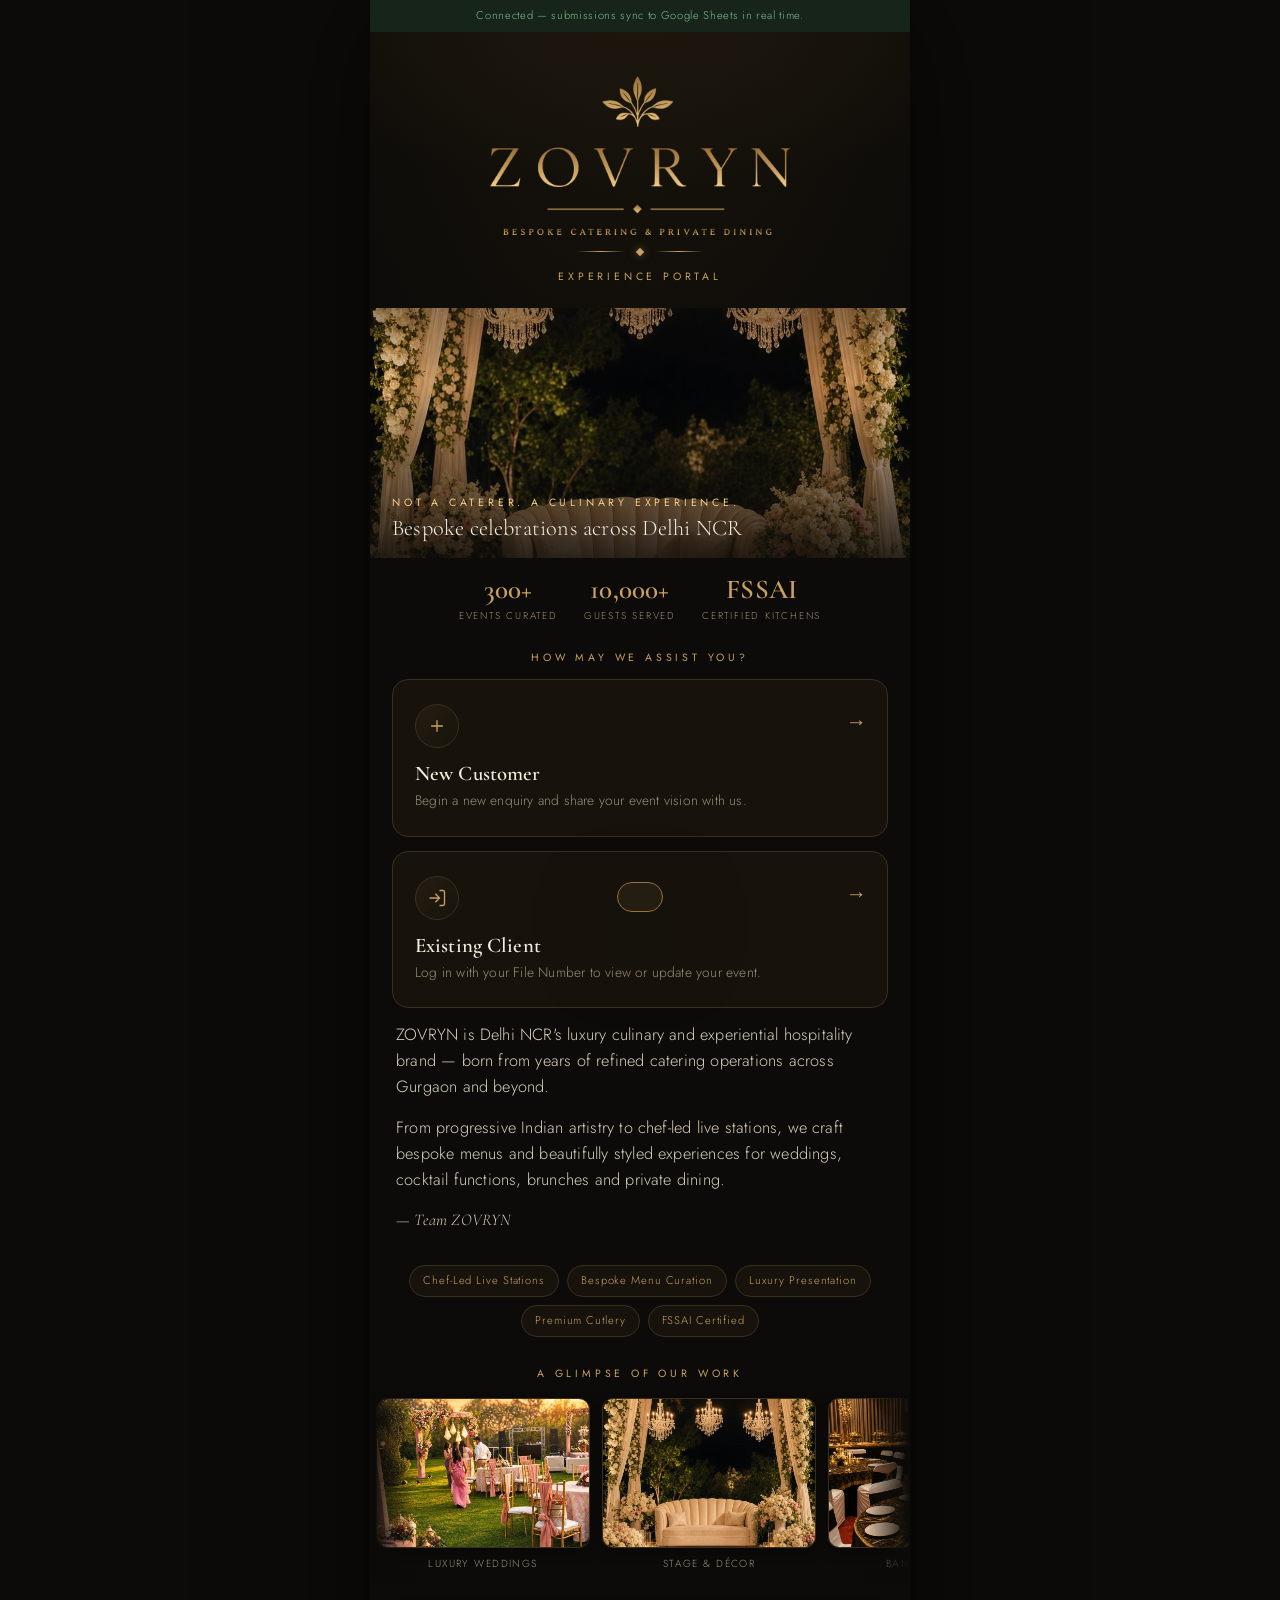
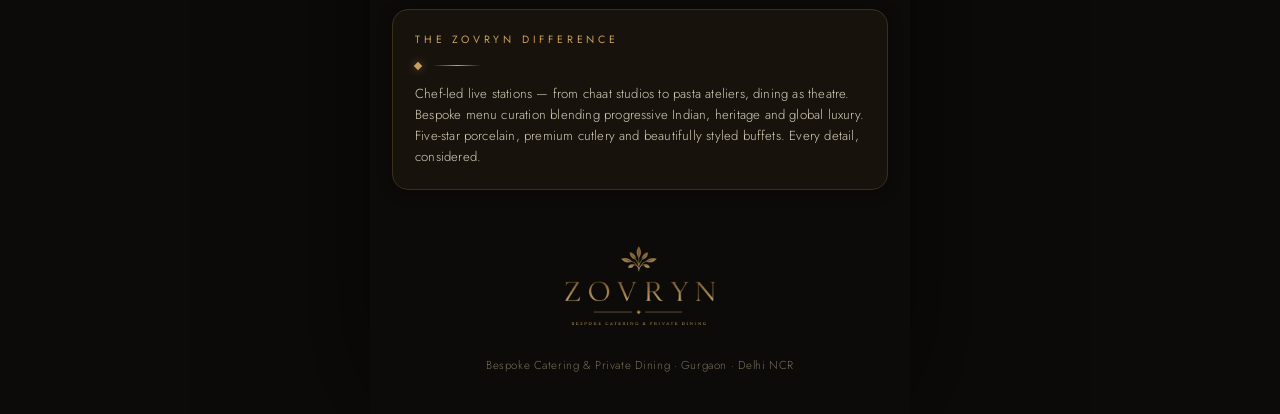
==== index.html @ 635f136d "Add files via upload" ====
<!DOCTYPE html>
<html lang="en">
<head>
<meta charset="UTF-8">
<meta name="viewport" content="width=device-width, initial-scale=1, viewport-fit=cover">
<meta name="theme-color" content="#0C0B09">
<title>ZOVRYN · Bespoke Catering & Private Dining</title>
<meta name="description" content="ZOVRYN — Delhi NCR's luxury culinary & experiential hospitality brand. Bespoke catering and private dining for weddings, cocktail functions and celebrations.">
<link rel="stylesheet" href="css/styles.css">
<link rel="icon" href="assets/zovryn-crest.png">
<link rel="manifest" href="manifest.json">
<link rel="apple-touch-icon" href="assets/icon-192.png">
<meta name="mobile-web-app-capable" content="yes">
<meta name="apple-mobile-web-app-capable" content="yes">
<meta name="apple-mobile-web-app-status-bar-style" content="black-translucent">
<meta name="apple-mobile-web-app-title" content="ZOVRYN">
</head>
<body>
<div class="app" id="app">

  <div class="sync-banner local" id="syncBanner">Running in local mode — submissions are saved to this device.</div>

  <!-- ============ LANDING / HOME ============ -->
  <section class="step active" id="step-landing">
    <div class="hero">
      <img class="brand-logo" src="assets/zovryn-logo.png" alt="ZOVRYN — Bespoke Catering & Private Dining">
      <div class="rule"><span class="diamond"></span></div>
      <div class="eyebrow">Experience Portal</div>
    </div>

    <div class="hero-photo">
      <img src="assets/images/wedding-stage-night.jpg" alt="Luxury private dining setup" loading="eager">
      <div class="cap">
        <div class="eyebrow">Not a caterer. A culinary experience.</div>
        <div class="t">Bespoke celebrations across Delhi&nbsp;NCR</div>
      </div>
    </div>

    <div class="stats-row">
      <div class="st"><div class="n">300+</div><div class="l">Events Curated</div></div>
      <div class="st"><div class="n">10,000+</div><div class="l">Guests Served</div></div>
      <div class="st"><div class="n">FSSAI</div><div class="l">Certified Kitchens</div></div>
    </div>

    <!-- New vs Existing -->
    <div class="choice-wrap">
      <div class="eyebrow center" style="margin-bottom:12px">How may we assist you?</div>
      <div class="choice-grid">
        <div class="choice-card" id="newCustomerBtn">
          <span class="arrow">→</span>
          <div class="ic">
            <svg width="20" height="20" viewBox="0 0 24 24" fill="none" stroke="#C8A060" stroke-width="1.6"><path d="M12 5v14M5 12h14"/></svg>
          </div>
          <h3>New Customer</h3>
          <p>Begin a new enquiry and share your event vision with us.</p>
        </div>
        <div class="choice-card" id="existingClientBtn">
          <span class="arrow">→</span>
          <div class="ic">
            <svg width="20" height="20" viewBox="0 0 24 24" fill="none" stroke="#C8A060" stroke-width="1.6"><path d="M15 3h4a2 2 0 0 1 2 2v14a2 2 0 0 1-2 2h-4"/><path d="M10 17l5-5-5-5"/><path d="M15 12H3"/></svg>
          </div>
          <h3>Existing Client</h3>
          <p>Log in with your File Number to view or update your event.</p>
        </div>
      </div>
    </div>

    <div class="welcome">
      <p>ZOVRYN is Delhi NCR's luxury culinary and experiential hospitality brand — born from years of refined catering operations across Gurgaon and beyond.</p>
      <p>From progressive Indian artistry to chef-led live stations, we craft bespoke menus and beautifully styled experiences for weddings, cocktail functions, brunches and private dining.</p>
      <p class="sig">— Team ZOVRYN</p>
    </div>

    <div class="usp">
      <span>Chef-Led Live Stations</span><span>Bespoke Menu Curation</span>
      <span>Luxury Presentation</span><span>Premium Cutlery</span><span>FSSAI Certified</span>
    </div>

    <div class="gallery-label"><span class="eyebrow">A glimpse of our work</span></div>
    <div class="marquee" id="marquee">
      <div class="marquee-track" id="marqueeTrack">
        <figure><img src="assets/images/wedding-golden-hour.jpg" alt="Golden-hour wedding" loading="lazy"><figcaption>Luxury Weddings</figcaption></figure>
        <figure><img src="assets/images/wedding-stage-night.jpg" alt="Chandelier stage" loading="lazy"><figcaption>Stage &amp; Décor</figcaption></figure>
        <figure><img src="assets/images/banquet-hall.jpg" alt="Banquet hall" loading="lazy"><figcaption>Banquet Setups</figcaption></figure>
        <figure><img src="assets/images/buffet-brass.jpg" alt="Brass chafing buffet" loading="lazy"><figcaption>Elegant Buffets</figcaption></figure>
        <figure><img src="assets/images/live-counter.jpg" alt="Live cooking station" loading="lazy"><figcaption>Live Counters</figcaption></figure>
        <figure><img src="assets/images/drinks-station.jpg" alt="Beverage station" loading="lazy"><figcaption>Beverage Bars</figcaption></figure>
        <figure><img src="assets/images/mocktails.jpg" alt="Signature mocktails" loading="lazy"><figcaption>Signature Mocktails</figcaption></figure>
        <figure><img src="assets/images/floral-arch-night.jpg" alt="Floral arch" loading="lazy"><figcaption>Floral Décor</figcaption></figure>
        <figure><img src="assets/images/baby-shower.jpg" alt="Private celebration" loading="lazy"><figcaption>Private Celebrations</figcaption></figure>
        <figure><img src="assets/images/chef-team.jpg" alt="Chef team" loading="lazy"><figcaption>Professional Team</figcaption></figure>
        <figure><img src="assets/images/steward-service.jpg" alt="Steward service" loading="lazy"><figcaption>Attentive Service</figcaption></figure>
        <figure><img src="assets/images/terrace-buffet.jpg" alt="Terrace event" loading="lazy"><figcaption>Terrace Events</figcaption></figure>
      </div>
    </div>

    <div class="section">
      <div class="card">
        <div class="eyebrow">The ZOVRYN Difference</div>
        <div class="rule left"><span class="diamond"></span></div>
        <p class="small">Chef-led live stations — from chaat studios to pasta ateliers, dining as theatre. Bespoke menu curation blending progressive Indian, heritage and global luxury. Five-star porcelain, premium cutlery and beautifully styled buffets. Every detail, considered.</p>
      </div>
    </div>

    <div class="footer"><img class="footer-logo" src="assets/zovryn-logo.png" alt="ZOVRYN"><br>Bespoke Catering &amp; Private Dining · Gurgaon · Delhi NCR</div>
  </section>

  <!-- ============ EXISTING CLIENT LOGIN ============ -->
  <section class="step" id="step-login">
    <div class="hero" style="padding-bottom:8px">
      <img class="brand-logo" src="assets/zovryn-logo.png" alt="ZOVRYN" style="max-width:220px">
      <div class="eyebrow">Existing Client Login</div>
    </div>
    <div class="step-body">
      <div class="step-intro">
        <h2>Welcome back</h2>
        <p>Enter your File Number and registered mobile number to view or update your event.</p>
      </div>
      <div class="field">
        <label>File Number <span class="req">*</span></label>
        <input id="lgFile" inputmode="numeric" maxlength="5" placeholder="e.g. 48392">
        <div class="err-msg">Please enter your 5-digit file number.</div>
      </div>
      <div class="field">
        <label>Registered Mobile Number <span class="req">*</span></label>
        <input id="lgMobile" type="tel" inputmode="numeric" placeholder="+91 98XXXXXXXX">
        <div class="err-msg">Please enter your mobile number.</div>
      </div>
      <div class="err-msg" id="loginErr" style="text-align:center;margin-bottom:10px">We couldn't find a matching record. Please check your File Number and mobile number.</div>
    </div>
    <div class="nav-row">
      <button class="btn btn-ghost" id="loginBackBtn">← Back</button>
      <button class="btn btn-gold" id="loginBtn">Login</button>
    </div>
  </section>

  <!-- ============ FORM SHELL (new + edit) ============ -->
  <section class="step" id="step-form">
    <div class="progress">
      <div class="top">
        <span class="step-name" id="stepName">Your Details</span>
        <span class="count" id="stepCount">Step 1 of 6</span>
      </div>
      <div class="bar"><span id="progressBar" style="width:16%"></span></div>
    </div>
    <div class="edit-banner" id="editBanner" style="display:none">
      <span>✎ Editing your existing submission — File Number <span class="fn" id="editFileNo">—</span></span>
    </div>
    <div id="formSteps"></div>
    <div class="nav-row">
      <button class="btn btn-ghost" id="backBtn" style="display:none">← Back</button>
      <button class="btn btn-gold" id="nextBtn">Continue →</button>
    </div>
    <div class="footer"><span class="diamond"></span>Your information is kept confidential<span class="diamond"></span></div>
  </section>

  <!-- ============ THANK YOU ============ -->
  <section class="step" id="step-thankyou">
    <div class="thankyou">
      <img class="brand-logo" style="max-width:230px;margin-bottom:20px" src="assets/zovryn-logo.png" alt="ZOVRYN">
      <div class="ty-seal">
        <svg viewBox="0 0 100 100" xmlns="http://www.w3.org/2000/svg" aria-hidden="true">
          <circle cx="50" cy="50" r="47" fill="none" stroke="#C8A060" stroke-width="1.5"/>
          <circle cx="50" cy="50" r="39" fill="#17130C"/>
          <path d="M34 51l11 11 22-24" fill="none" stroke="#E8D5A8" stroke-width="4" stroke-linecap="round" stroke-linejoin="round"/>
        </svg>
      </div>
      <div class="eyebrow" id="tyEyebrow">Received</div>
      <h1 style="margin:8px 0" id="tyHeading">Thank You for Sharing Your Requirements!</h1>

      <div class="file-badge">
        <div class="l">Your ZOVRYN File Number</div>
        <div class="v" id="tyFileNo">48392</div>
      </div>
      <p class="small muted" style="max-width:420px;margin:0 auto 10px">Please save this file number for future modifications and event updates.</p>

      <div class="ty-body">
        <p>Our team of dedicated experience curators will review your requirements and schedule a call with you at your preferred time to walk you through our proposal and incorporate any changes you may need.</p>
        <p>At ZOVRYN, every event is curated specifically to our clients' requirements.</p>
        <p>Following the call, our team will share a detailed proposal with you within <b>24–36 hours</b>.</p>
        <p>Should you have any questions in the meantime, feel free to reach out via WhatsApp, Instagram or email — we're happy to help.</p>
      </div>

      <div class="contact-card">
        <div class="row">
          <div class="ic"><svg width="18" height="18" viewBox="0 0 24 24" fill="#5cd188"><path d="M12 2a10 10 0 0 0-8.5 15.3L2 22l4.8-1.5A10 10 0 1 0 12 2zm0 18a8 8 0 0 1-4.1-1.1l-.3-.2-2.8.9.9-2.8-.2-.3A8 8 0 1 1 12 20zm4.4-6c-.2-.1-1.4-.7-1.7-.8-.2-.1-.4-.1-.6.1-.2.2-.6.8-.8 1-.1.2-.3.2-.5.1a6.5 6.5 0 0 1-3.2-2.8c-.2-.4.2-.4.6-1.2.1-.2 0-.3 0-.5s-.6-1.5-.9-2c-.2-.5-.4-.4-.6-.4h-.5c-.2 0-.5.1-.7.3-.8.8-1 1.9-.6 3.1a10 10 0 0 0 4.6 4.6c1.7.7 2.4.8 3.2.7.5-.1 1.4-.6 1.6-1.1.2-.6.2-1 .1-1.1z"/></svg></div>
          <div><div class="small muted">WhatsApp</div><a href="https://wa.me/919311877986" target="_blank" rel="noopener"><b>+91 93118 77986</b></a></div>
        </div>
        <div class="row">
          <div class="ic"><svg width="18" height="18" viewBox="0 0 24 24" fill="none" stroke="#C8A060" stroke-width="1.8"><rect x="3" y="3" width="18" height="18" rx="5"/><circle cx="12" cy="12" r="4"/><circle cx="17.5" cy="6.5" r="1.2" fill="#C8A060" stroke="none"/></svg></div>
          <div><div class="small muted">Instagram</div><a href="https://instagram.com/thezovryn" target="_blank" rel="noopener"><b>@thezovryn</b></a></div>
        </div>
        <div class="row">
          <div class="ic"><svg width="18" height="18" viewBox="0 0 24 24" fill="none" stroke="#C8A060" stroke-width="1.8"><rect x="3" y="5" width="18" height="14" rx="2"/><path d="m3 7 9 6 9-6"/></svg></div>
          <div><div class="small muted">Email</div><a href="mailto:customercare@flenbo.com"><b>customercare@flenbo.com</b></a></div>
        </div>
      </div>

      <div class="btn-row" style="margin-bottom:12px">
        <button class="btn btn-gold" id="dlPdfBtn">⬇ Download PDF</button>
        <button class="btn btn-wa" id="shareWaBtn">Share on WhatsApp</button>
      </div>
      <p class="small muted ty-note">Your downloaded PDF includes your File Number, a full summary of your enquiry, and our Terms &amp; Conditions.</p>
      <button class="btn btn-ghost" id="newEnquiryBtn">Return to Home</button>
      <p class="sig" style="margin-top:26px">Thank you, Team ZOVRYN</p>
    </div>
    <div class="footer"><img class="footer-logo" src="assets/zovryn-logo.png" alt="ZOVRYN"><br>Operated by Flenbo Foodworks Private Limited · Gurgaon · Delhi NCR
      <div class="gst-line"><span>GSTIN: 06AAFCF3966J1ZC</span> &nbsp;·&nbsp; <span>UDYAM-HR-05-0080298</span></div>
    </div>
  </section>

</div>

<!-- Full-screen photo lightbox -->
<div class="lightbox" id="lightbox" role="dialog" aria-modal="true" aria-label="Photo viewer">
  <button class="lb-close" id="lbClose" aria-label="Close">&times;</button>
  <button class="lb-nav lb-prev" id="lbPrev" aria-label="Previous">&#8249;</button>
  <img id="lbImg" src="" alt="">
  <button class="lb-nav lb-next" id="lbNext" aria-label="Next">&#8250;</button>
  <div class="lb-cap" id="lbCap"></div>
  <div class="lb-count" id="lbCount"></div>
</div>

<div class="toast" id="toast"></div>

<script src="https://cdnjs.cloudflare.com/ajax/libs/jspdf/2.5.1/jspdf.umd.min.js"></script>
<script src="assets/logo-data.js"></script>
<script src="js/data.js"></script>
<script src="js/store.js"></script>
<script src="js/pdf.js"></script>
<script src="js/client.js"></script>
<script>if('serviceWorker' in navigator){window.addEventListener('load',function(){navigator.serviceWorker.register('sw.js').catch(function(){});});}</script>
</body>
</html>
---- css/styles.css ----
/* ============================================================
   ZOVRYN — Bespoke Catering & Private Dining
   Dark luxury design system
   Deep charcoal-black · metallic gold · champagne · off-white
   Operated by Flenbo Foodworks Private Limited
   ============================================================ */

@import url('https://fonts.googleapis.com/css2?family=Cormorant+Garamond:ital,wght@0,400;0,500;0,600;0,700;1,400;1,500&family=Jost:wght@300;400;500;600&display=swap');

:root{
  --bg:#0C0B09;
  --bg-2:#131009;
  --panel:#17130C;
  --panel-2:#1E180F;
  --panel-3:#241D12;
  --line:#3A2F1C;
  --line-soft:rgba(200,160,96,.16);
  --gold:#C8A060;
  --gold-light:#F5CE88;
  --gold-deep:#9A7038;
  --champagne:#E8D5A8;
  --text:#F2ECDD;
  --text-2:#D8CFBB;
  --muted:#9A8F76;
  --muted-2:#776E58;
  --green:#3f7a4a;
  --green-bg:#16241a;
  --amber:#C8A060;
  --amber-bg:#241d10;
  --red:#b06a4e;
  --red-bg:#2a1913;
  --shadow-sm:0 2px 14px rgba(0,0,0,.4);
  --shadow:0 14px 46px rgba(0,0,0,.5);
  --shadow-lg:0 30px 80px rgba(0,0,0,.6);
  --glow:0 0 0 1px rgba(200,160,96,.25),0 8px 30px rgba(154,112,56,.18);
  --serif:'Cormorant Garamond',Georgia,serif;
  --sans:'Jost',-apple-system,BlinkMacSystemFont,'Segoe UI',sans-serif;
  --r:16px;--r-sm:11px;--r-lg:26px;
  --maxw:540px;
  --gold-grad:linear-gradient(135deg,#F5CE88 0%,#C8A060 45%,#9A7038 100%);
  --gold-line:linear-gradient(90deg,transparent,#C8A060,transparent);
}

*{box-sizing:border-box;margin:0;padding:0}
html{-webkit-text-size-adjust:100%}
body{
  font-family:var(--sans);
  color:var(--text);
  background:var(--bg);
  line-height:1.6;
  font-weight:300;
  -webkit-font-smoothing:antialiased;
  letter-spacing:.012em;
}
body.no-scroll{overflow:hidden}

.app{max-width:var(--maxw);margin:0 auto;min-height:100vh;position:relative;
  background:
    radial-gradient(120% 60% at 50% -5%, #1a150c 0%, rgba(12,11,9,0) 55%),
    var(--bg);
  box-shadow:0 0 120px rgba(0,0,0,.6);
}
.wide{max-width:1160px}

h1,h2,h3,h4{font-family:var(--serif);font-weight:600;color:var(--text);line-height:1.14;letter-spacing:.006em}
h1{font-size:2.3rem}h2{font-size:1.7rem}h3{font-size:1.3rem}
p{color:var(--text-2)}
a{color:var(--gold);text-decoration:none}
.serif{font-family:var(--serif)}
.muted{color:var(--muted)}
.small{font-size:.82rem}
.center{text-align:center}
.gold-text{color:var(--gold)}

/* gold gradient text for headlines */
.grad-gold{background:var(--gold-grad);-webkit-background-clip:text;background-clip:text;-webkit-text-fill-color:transparent;color:var(--gold)}

/* ---- Ornaments ---- */
.eyebrow{font-family:var(--sans);font-size:.66rem;letter-spacing:.36em;text-transform:uppercase;color:var(--gold);font-weight:400}
.rule{display:flex;align-items:center;justify-content:center;gap:12px;margin:14px 0}
.rule::before,.rule::after{content:'';height:1px;width:48px;background:var(--gold-line)}
.rule.left{justify-content:flex-start}.rule.left::before{display:none}
.diamond{width:6px;height:6px;background:var(--gold);transform:rotate(45deg);box-shadow:0 0 8px rgba(200,160,96,.5)}

/* ---- Buttons ---- */
.btn{
  display:inline-flex;align-items:center;justify-content:center;gap:9px;
  font-family:var(--sans);font-weight:500;font-size:.88rem;letter-spacing:.12em;text-transform:uppercase;
  padding:16px 26px;border-radius:var(--r-sm);border:1px solid transparent;cursor:pointer;
  transition:.28s cubic-bezier(.2,.7,.3,1);width:100%;
}
.btn-primary,.btn-gold{background:var(--gold-grad);color:#1a1206;font-weight:600;box-shadow:0 6px 22px rgba(154,112,56,.28)}
.btn-primary:hover,.btn-gold:hover{filter:brightness(1.07);box-shadow:0 10px 34px rgba(200,160,96,.4);transform:translateY(-1px)}
.btn-ghost{background:transparent;color:var(--gold);border-color:var(--line)}
.btn-ghost:hover{border-color:var(--gold);background:rgba(200,160,96,.06)}
.btn-dark{background:var(--panel-2);color:var(--text);border-color:var(--line)}
.btn-dark:hover{border-color:var(--gold);color:var(--gold)}
.btn-wa{background:#1f6f43;color:#eafff2;border-color:#2c8a56}
.btn-wa:hover{filter:brightness(1.1)}
.btn:disabled{opacity:.4;cursor:not-allowed}
.btn.sm{padding:10px 16px;font-size:.7rem;width:auto}
.btn-row{display:flex;gap:12px}

/* ---- Inputs ---- */
.field{margin-bottom:20px}
.field label,.flabel{display:block;font-size:.7rem;letter-spacing:.16em;text-transform:uppercase;color:var(--muted);font-weight:500;margin-bottom:8px}
.field label .req{color:var(--gold)}
input,select,textarea{
  width:100%;font-family:var(--sans);font-size:1rem;font-weight:300;color:var(--text);
  background:var(--panel);border:1px solid var(--line);border-radius:var(--r-sm);padding:15px 16px;
  transition:.2s;
}
input:focus,select:focus,textarea:focus{outline:none;border-color:var(--gold);box-shadow:0 0 0 3px rgba(200,160,96,.14)}
input::placeholder,textarea::placeholder{color:#6b6350}
textarea{resize:vertical;min-height:120px;line-height:1.6}
input[type="date"],input[type="time"]{color-scheme:dark}
select{appearance:none;-webkit-appearance:none;background-image:url("data:image/svg+xml;utf8,<svg xmlns='http://www.w3.org/2000/svg' width='14' height='14' viewBox='0 0 24 24' fill='none' stroke='%23C8A060' stroke-width='2'><path d='M6 9l6 6 6-6'/></svg>");background-repeat:no-repeat;background-position:right 16px center;padding-right:42px}
.input-err{border-color:var(--red)!important}
.err-msg{color:#d98c6e;font-size:.78rem;margin-top:6px;display:none}
.err-msg.show{display:block}

/* ---- Chips / selectable ---- */
.chips{display:flex;flex-wrap:wrap;gap:10px}
.chip{
  display:inline-flex;align-items:center;gap:8px;padding:11px 16px;border-radius:40px;cursor:pointer;
  background:var(--panel);border:1px solid var(--line);font-size:.9rem;color:var(--text-2);
  transition:.2s;user-select:none;text-transform:capitalize;
}
.chip:hover{border-color:var(--gold-deep)}
.chip.active{background:var(--gold-grad);color:#1a1206;border-color:transparent;font-weight:500}
.chip.active .dot{background:#1a1206}
.chip .dot{width:7px;height:7px;border-radius:50%;background:var(--muted-2)}

.opt-grid{display:grid;grid-template-columns:1fr 1fr;gap:10px}
.opt{
  position:relative;padding:16px 14px;border-radius:var(--r-sm);background:var(--panel);
  border:1px solid var(--line);cursor:pointer;transition:.2s;text-align:left;font-size:.92rem;
  text-transform:capitalize;color:var(--text-2);display:flex;align-items:center;gap:10px;
}
.opt:hover{border-color:var(--gold-deep)}
.opt.active{border-color:var(--gold);background:linear-gradient(180deg,var(--panel-2),var(--panel));box-shadow:var(--glow);color:var(--text)}
.opt .tick{width:20px;height:20px;border-radius:50%;border:1.5px solid var(--line);flex:0 0 auto;display:grid;place-items:center;transition:.2s}
.opt.active .tick{background:var(--gold-grad);border-color:transparent}
.opt.active .tick::after{content:'';width:6px;height:10px;border:solid #1a1206;border-width:0 2px 2px 0;transform:rotate(45deg) translateY(-1px)}

/* ---- Cards ---- */
.card{background:var(--panel);border:1px solid var(--line);border-radius:var(--r);padding:22px;box-shadow:var(--shadow-sm)}
.section{padding:26px 22px}
.pad{padding:22px}

/* ---- Progress ---- */
.progress{position:sticky;top:0;z-index:20;background:rgba(12,11,9,.92);backdrop-filter:blur(10px);padding:14px 22px;border-bottom:1px solid var(--line)}
.progress .top{display:flex;justify-content:space-between;align-items:center;margin-bottom:9px}
.progress .step-name{font-family:var(--serif);font-size:1.1rem;color:var(--text)}
.progress .count{font-size:.72rem;letter-spacing:.12em;color:var(--muted)}
.bar{height:3px;background:var(--panel-3);border-radius:2px;overflow:hidden}
.bar>span{display:block;height:100%;background:var(--gold-grad);transition:width .4s cubic-bezier(.3,.7,.3,1)}

/* ---- Hero ---- */
.hero{padding:44px 26px 22px;text-align:center;background:radial-gradient(120% 90% at 50% 0%,#1c160d 0%,rgba(12,11,9,0) 62%)}
.hero .brand-logo{max-width:300px;width:82%;height:auto;margin:0 auto 8px;display:block}
.hero h1{margin:6px 0 4px}
.hero .tag{font-family:var(--serif);font-size:1.2rem;color:var(--gold);font-style:italic;letter-spacing:.02em}

.hero-photo{position:relative;height:250px;overflow:hidden;margin-bottom:2px}
.hero-photo img{width:100%;height:100%;object-fit:cover;display:block;filter:saturate(1.02) brightness(.92)}
.hero-photo::after{content:'';position:absolute;inset:0;background:linear-gradient(180deg,rgba(12,11,9,.35) 0%,rgba(12,11,9,0) 30%,rgba(12,11,9,.85) 100%)}
.hero-photo .cap{position:absolute;left:0;right:0;bottom:0;padding:24px 22px 16px;z-index:2}
.hero-photo .cap .eyebrow{color:var(--gold-light)}
.hero-photo .cap .t{font-family:var(--serif);font-size:1.4rem;line-height:1.2;margin-top:3px;color:var(--text)}

.welcome{padding:6px 26px 10px}
.welcome p{margin-bottom:14px;font-size:1.02rem;color:var(--text-2)}
.sig{font-family:var(--serif);font-style:italic;color:var(--gold);font-size:1.08rem}

.usp{display:flex;flex-wrap:wrap;gap:8px;justify-content:center;padding:8px 22px 4px}
.usp span{font-size:.7rem;letter-spacing:.08em;color:var(--gold);border:1px solid var(--line);border-radius:30px;padding:6px 13px;background:var(--panel)}

/* stat trio (PPT-style) */
.stats-row{display:flex;justify-content:center;gap:26px;padding:16px 22px 6px;flex-wrap:wrap}
.stats-row .st{text-align:center}
.stats-row .st .n{font-family:var(--serif);font-size:1.7rem;color:var(--gold);font-weight:600;line-height:1}
.stats-row .st .l{font-size:.62rem;letter-spacing:.18em;text-transform:uppercase;color:var(--muted);margin-top:5px}

/* ---- Entry choice (New vs Existing) ---- */
.choice-wrap{padding:20px 22px 8px}
.choice-grid{display:grid;gap:14px}
.choice-card{position:relative;overflow:hidden;background:var(--panel);border:1px solid var(--line);border-radius:var(--r);padding:24px 22px;cursor:pointer;transition:.25s;text-align:left}
.choice-card:hover{border-color:var(--gold);box-shadow:var(--glow);transform:translateY(-2px)}
.choice-card .ic{width:44px;height:44px;border-radius:50%;display:grid;place-items:center;background:linear-gradient(135deg,#241d12,#17130c);border:1px solid var(--line);margin-bottom:14px}
.choice-card h3{margin-bottom:4px}
.choice-card p{font-size:.86rem;color:var(--muted)}
.choice-card .arrow{position:absolute;right:20px;top:26px;color:var(--gold);font-size:1.3rem;transition:.25s}
.choice-card:hover .arrow{transform:translateX(4px)}

/* ---- Menu ---- */
.menu-search{position:sticky;top:0;z-index:15;background:var(--bg);padding:12px 0}
.menu-search input{padding-left:42px;background-image:url("data:image/svg+xml;utf8,<svg xmlns='http://www.w3.org/2000/svg' width='16' height='16' viewBox='0 0 24 24' fill='none' stroke='%239A8F76' stroke-width='2'><circle cx='11' cy='11' r='7'/><path d='M21 21l-4-4'/></svg>");background-repeat:no-repeat;background-position:14px center}
.cat-tabs{display:flex;gap:8px;overflow-x:auto;padding:4px 0 12px;scrollbar-width:none;-webkit-overflow-scrolling:touch}
.cat-tabs::-webkit-scrollbar{display:none}
.cat-tab{white-space:nowrap;font-size:.78rem;letter-spacing:.05em;padding:8px 14px;border-radius:30px;background:var(--panel);border:1px solid var(--line);color:var(--text-2);cursor:pointer;flex:0 0 auto;transition:.2s;text-transform:capitalize}
.cat-tab.active{background:var(--gold-grad);color:#1a1206;border-color:transparent;font-weight:500}
.cat-tab .n{color:var(--gold-deep);font-weight:600;margin-left:4px}
.cat-tab.active .n{color:#1a1206}
.cat-block{margin-bottom:26px;scroll-margin-top:120px}
.cat-head{display:flex;align-items:center;gap:12px;margin:6px 0 14px}
.cat-head h3{margin:0;text-transform:capitalize}
.cat-head .cline{flex:1;height:1px;background:var(--line)}
.type-label{font-size:.66rem;letter-spacing:.18em;text-transform:uppercase;color:var(--gold);margin:14px 0 8px;font-weight:500;display:flex;align-items:center;gap:7px}
.type-label .veg{width:11px;height:11px;border:1.5px solid #6ea36a;display:grid;place-items:center;border-radius:2px}
.type-label .veg::after{content:'';width:5px;height:5px;border-radius:50%;background:#6ea36a}
.type-label .nonveg{width:11px;height:11px;border:1.5px solid #c07a5f;display:grid;place-items:center;border-radius:2px}
.type-label .nonveg::after{content:'';width:5px;height:5px;border-radius:50%;background:#c07a5f}
.mitem{display:flex;align-items:center;gap:12px;padding:13px 15px;background:var(--panel);border:1px solid var(--line);border-radius:var(--r-sm);margin-bottom:8px;cursor:pointer;transition:.18s}
.mitem:hover{border-color:var(--gold-deep)}
.mitem.active{border-color:var(--gold);background:linear-gradient(180deg,var(--panel-2),var(--panel))}
.mitem .mcheck{width:22px;height:22px;border-radius:6px;border:1.6px solid var(--line);flex:0 0 auto;display:grid;place-items:center;transition:.2s}
.mitem.active .mcheck{background:var(--gold-grad);border-color:transparent}
.mitem.active .mcheck::after{content:'';width:5px;height:9px;border:solid #1a1206;border-width:0 2px 2px 0;transform:rotate(45deg) translateY(-1px)}
.mitem .mname{flex:1;font-size:.96rem;color:var(--text);text-transform:capitalize}
.menu-count{position:sticky;bottom:0;z-index:15;background:var(--gold-grad);color:#1a1206;border-radius:var(--r-sm);padding:12px 18px;display:flex;justify-content:space-between;align-items:center;margin-top:8px;font-size:.85rem;font-weight:500}
.menu-count b{font-weight:700}
.no-results{text-align:center;color:var(--muted);padding:30px;font-style:italic;font-family:var(--serif);font-size:1.1rem}

.sel-summary{background:var(--panel-2);border:1px dashed var(--gold-deep);border-radius:var(--r-sm);padding:14px 16px;margin-bottom:16px}
.sel-summary .tag{display:inline-block;background:var(--panel);border:1px solid var(--line);border-radius:20px;padding:4px 11px;font-size:.78rem;margin:4px 4px 0 0;text-transform:capitalize}

/* ---- Steps ---- */
.step{display:none;animation:fade .45s ease}
.step.active{display:block}
@keyframes fade{from{opacity:0;transform:translateY(10px)}to{opacity:1;transform:none}}
.step-body{padding:22px}
.step-intro{margin-bottom:22px}
.step-intro h2{margin-bottom:8px}
.nav-row{display:flex;gap:12px;padding:18px 22px 30px;position:sticky;bottom:0;background:linear-gradient(180deg,transparent,var(--bg) 34%)}

/* edit-mode banner */
.edit-banner{background:var(--panel-2);border:1px solid var(--gold-deep);border-radius:var(--r-sm);padding:12px 16px;margin:16px 22px 0;display:flex;align-items:center;gap:10px;font-size:.85rem;color:var(--champagne)}
.edit-banner .fn{font-family:var(--serif);color:var(--gold);font-weight:600}

/* ---- File number display ---- */
.file-badge{display:inline-block;background:linear-gradient(180deg,var(--panel-2),var(--panel));border:1px solid var(--gold);border-radius:16px;padding:18px 34px;margin:14px 0}
.file-badge .l{font-size:.64rem;letter-spacing:.26em;text-transform:uppercase;color:var(--muted);margin-bottom:6px}
.file-badge .v{font-family:var(--serif);font-size:2.6rem;font-weight:600;letter-spacing:.18em;color:var(--gold);line-height:1}

/* ---- Thank you ---- */
.thankyou{text-align:center;padding:40px 26px}
.ty-seal{width:92px;height:92px;margin:0 auto 20px}
.ty-body{text-align:left;max-width:440px;margin:0 auto}
.ty-body p{margin-bottom:13px;color:var(--text-2);line-height:1.68}
.ty-note{max-width:440px;margin:12px auto 16px;text-align:left}
.contact-card{background:var(--panel);border:1px solid var(--line);border-radius:var(--r);padding:20px;margin:22px auto;text-align:left;max-width:440px}
.contact-card .row{display:flex;align-items:center;gap:12px;padding:8px 0}
.contact-card .ic{width:36px;height:36px;border-radius:50%;background:var(--panel-2);border:1px solid var(--line);display:grid;place-items:center;flex:0 0 auto}
.gst-line{margin-top:14px;font-size:.64rem;letter-spacing:.08em;color:var(--muted-2)}
.gst-line span{white-space:nowrap}

/* ---- brand strip / footer ---- */
.footer{text-align:center;padding:30px 22px 40px;color:var(--muted-2);font-size:.72rem;letter-spacing:.05em}
.footer .diamond{display:inline-block;margin:0 8px}
.footer-logo{width:150px;height:auto;opacity:.8;margin:0 auto 12px;display:block}

/* marquee */
.gallery-label{padding:18px 22px 8px;text-align:center}
.marquee{position:relative;overflow:hidden;padding:6px 0 10px}
.marquee::before,.marquee::after{content:'';position:absolute;top:0;bottom:0;width:44px;z-index:2;pointer-events:none}
.marquee::before{left:0;background:linear-gradient(90deg,var(--bg),rgba(12,11,9,0))}
.marquee::after{right:0;background:linear-gradient(270deg,var(--bg),rgba(12,11,9,0))}
.marquee-track{display:flex;gap:12px;width:max-content;padding:0 6px;animation:gg-scroll 52s linear infinite;will-change:transform}
.marquee:hover .marquee-track,.marquee:active .marquee-track{animation-play-state:paused}
.marquee figure{flex:0 0 auto;width:214px;margin:0}
.marquee img{width:214px;height:150px;object-fit:cover;border-radius:var(--r-sm);display:block;box-shadow:var(--shadow-sm);cursor:zoom-in;transition:transform .25s;border:1px solid var(--line)}
.marquee figure:hover img{transform:scale(1.03);border-color:var(--gold-deep)}
.marquee figcaption{font-size:.64rem;letter-spacing:.14em;text-transform:uppercase;color:var(--muted);margin-top:8px;text-align:center}
@keyframes gg-scroll{from{transform:translateX(0)}to{transform:translateX(-50%)}}
@media(prefers-reduced-motion:reduce){.marquee-track{animation-duration:140s}}

/* lightbox */
.lightbox{position:fixed;inset:0;background:rgba(6,5,4,.96);z-index:300;display:none;align-items:center;justify-content:center;flex-direction:column;padding:24px;backdrop-filter:blur(5px)}
.lightbox.show{display:flex;animation:fade .3s ease}
.lightbox img{max-width:100%;max-height:76vh;border-radius:10px;box-shadow:0 30px 90px rgba(0,0,0,.7);object-fit:contain;border:1px solid var(--line)}
.lightbox .lb-cap{color:var(--text);font-family:var(--serif);font-size:1.25rem;margin-top:18px;letter-spacing:.02em;text-align:center}
.lightbox .lb-count{color:var(--gold);font-size:.72rem;letter-spacing:.26em;margin-top:6px}
.lightbox button{position:absolute;background:rgba(200,160,96,.1);border:1px solid var(--line);color:var(--gold);cursor:pointer;display:grid;place-items:center;transition:.2s;line-height:1;padding:0}
.lightbox button:hover{background:rgba(200,160,96,.22);border-color:var(--gold)}
.lb-close{top:18px;right:18px;width:46px;height:46px;border-radius:50%;font-size:1.7rem}
.lb-nav{top:50%;transform:translateY(-50%);width:50px;height:50px;border-radius:50%;font-size:1.8rem}
.lb-prev{left:14px}.lb-next{right:14px}
@media(min-width:560px){.lb-prev{left:28px}.lb-next{right:28px}}

/* sync banner */
.sync-banner{font-size:.7rem;text-align:center;padding:7px;letter-spacing:.06em}
.sync-banner.local{background:var(--amber-bg);color:var(--gold)}
.sync-banner.live{background:var(--green-bg);color:#7ec08a}

.empty-state{text-align:center;padding:50px 20px;color:var(--muted)}
.empty-state .serif{font-size:1.3rem;color:var(--text-2);margin-bottom:6px}

/* ============================================================
   ADMIN / OPS — dark
   ============================================================ */
.admin-body{background:var(--bg)}
.login-wrap{min-height:100vh;display:grid;place-items:center;padding:24px;
  background:radial-gradient(120% 60% at 50% 0%,#1a150c 0%,var(--bg) 58%)}
.login-card{background:var(--panel);border:1px solid var(--line);border-radius:var(--r-lg);padding:38px 30px;box-shadow:var(--shadow-lg);max-width:410px;width:100%;text-align:center}
.login-card .brand-logo{max-width:230px;width:82%;margin:0 auto 18px;display:block}

.admin-shell{max-width:1160px;margin:0 auto;padding:0 0 60px}
.admin-top{position:sticky;top:0;z-index:30;background:#0a0907;border-bottom:1px solid var(--line);color:var(--text);display:flex;align-items:center;justify-content:space-between;padding:12px 20px}
.admin-top .who{font-size:.74rem;color:var(--gold);letter-spacing:.08em}
.admin-nav{display:flex;gap:4px;background:var(--panel);border-bottom:1px solid var(--line);padding:0 12px;overflow-x:auto;position:sticky;top:53px;z-index:25}
.admin-nav button{background:none;border:none;font-family:var(--sans);font-size:.8rem;letter-spacing:.08em;color:var(--muted);padding:16px 14px;cursor:pointer;border-bottom:2px solid transparent;white-space:nowrap;text-transform:uppercase;font-weight:500}
.admin-nav button.active{color:var(--gold);border-color:var(--gold)}
.admin-page{padding:22px 20px;display:none}
.admin-page.active{display:block}

.cards-grid{display:grid;grid-template-columns:repeat(auto-fit,minmax(150px,1fr));gap:14px}
.stat{background:var(--panel);border:1px solid var(--line);border-radius:var(--r);padding:20px;position:relative;overflow:hidden}
.stat::before{content:'';position:absolute;left:0;top:0;bottom:0;width:3px;background:var(--gold-grad)}
.stat .v{font-family:var(--serif);font-size:2.3rem;font-weight:600;color:var(--gold);line-height:1}
.stat .l{font-size:.7rem;letter-spacing:.1em;text-transform:uppercase;color:var(--muted);margin-top:8px}
.stat.g::before{background:#4a8a58}.stat.a::before{background:var(--gold-grad)}.stat.r::before{background:#b06a4e}

.toolbar{display:flex;flex-wrap:wrap;gap:10px;margin:18px 0}
.toolbar input,.toolbar select{width:auto;flex:1;min-width:140px;padding:11px 14px;font-size:.9rem}

.ev-list{display:grid;gap:12px}
.ev-card{background:var(--panel);border:1px solid var(--line);border-left:4px solid var(--muted-2);border-radius:var(--r);padding:16px 18px;cursor:pointer;transition:.2s}
.ev-card:hover{box-shadow:var(--shadow);transform:translateY(-1px);border-color:var(--line)}
.ev-card.new{border-left-color:#4a8a58}
.ev-card.upcoming{border-left-color:var(--gold)}
.ev-card.past{border-left-color:#b06a4e}
.ev-card .r1{display:flex;justify-content:space-between;align-items:flex-start;gap:10px}
.ev-card .eid{font-family:var(--serif);font-size:1.15rem;color:var(--gold);letter-spacing:.06em}
.ev-card .cname{font-weight:500;font-size:.98rem;color:var(--text)}
.ev-card .meta{display:flex;flex-wrap:wrap;gap:12px 14px;margin-top:8px;font-size:.8rem;color:var(--muted)}
.ev-card .meta b{color:var(--text-2);font-weight:500}
.ev-actions{display:flex;gap:8px;margin-top:12px}

.badge{display:inline-block;font-size:.66rem;letter-spacing:.06em;text-transform:uppercase;padding:5px 10px;border-radius:30px;font-weight:500;white-space:nowrap}
.badge.new{background:var(--green-bg);color:#7ec08a}
.badge.mid{background:var(--amber-bg);color:var(--gold)}
.badge.done{background:var(--red-bg);color:#d98c6e}
.badge.neutral{background:var(--panel-3);color:var(--text-2)}
.badge.by{background:transparent;border:1px solid var(--line);color:var(--muted)}

.detail-sec{background:var(--panel);border:1px solid var(--line);border-radius:var(--r);padding:20px;margin-bottom:14px}
.detail-sec h3{margin-bottom:14px;display:flex;align-items:center;gap:10px;font-size:1.15rem;color:var(--gold)}
.kv{display:grid;grid-template-columns:132px 1fr;gap:8px 14px;font-size:.92rem}
.kv .k{color:var(--muted);text-transform:uppercase;font-size:.68rem;letter-spacing:.08em;padding-top:3px}
.kv .v{color:var(--text);text-transform:capitalize}
.pipeline{display:flex;flex-wrap:wrap;gap:8px;margin:6px 0}
.pipeline .pstage{font-size:.74rem;padding:9px 13px;border-radius:30px;border:1px solid var(--line);background:var(--panel);color:var(--muted);cursor:pointer;transition:.2s}
.pipeline .pstage.active{background:var(--gold-grad);color:#1a1206;border-color:transparent;font-weight:500}
.pipeline .pstage.done{background:var(--panel-2);color:var(--gold);border-color:var(--gold-deep)}
.tag-list span{display:inline-block;background:var(--panel-2);border:1px solid var(--line);border-radius:20px;padding:5px 12px;font-size:.82rem;margin:0 6px 6px 0;text-transform:capitalize;color:var(--text-2)}
.menu-detail-cat{margin-bottom:10px}
.menu-detail-cat .mc-h{font-size:.7rem;letter-spacing:.1em;text-transform:uppercase;color:var(--gold);margin-bottom:5px}

.cal-head{display:flex;justify-content:space-between;align-items:center;margin-bottom:14px}
.cal-grid{display:grid;grid-template-columns:repeat(7,1fr);gap:6px}
.cal-dow{text-align:center;font-size:.66rem;letter-spacing:.08em;text-transform:uppercase;color:var(--muted);padding:6px 0}
.cal-cell{aspect-ratio:1;background:var(--panel);border:1px solid var(--line);border-radius:8px;padding:6px;font-size:.8rem;position:relative;min-height:52px}
.cal-cell.empty{background:transparent;border:none}
.cal-cell.today{border-color:var(--gold);box-shadow:0 0 0 2px rgba(200,160,96,.2)}
.cal-cell .cd{color:var(--muted);font-size:.72rem}
.cal-cell .cev{position:absolute;left:4px;right:4px;bottom:4px;background:var(--gold-grad);color:#1a1206;font-size:.6rem;border-radius:5px;padding:2px 5px;overflow:hidden;text-overflow:ellipsis;white-space:nowrap;cursor:pointer;font-weight:600}
.cal-cell .cev.new{background:#4a8a58;color:#eafff2}.cal-cell .cev.past{background:#b06a4e;color:#fff}

.an-grid{display:grid;grid-template-columns:1fr;gap:16px}
@media(min-width:720px){.an-grid{grid-template-columns:1fr 1fr}}
.bar-row{display:flex;align-items:center;gap:10px;margin-bottom:9px;font-size:.85rem}
.bar-row .bl{width:130px;color:var(--text-2);text-transform:capitalize;flex:0 0 auto;font-size:.8rem}
.bar-row .bt{flex:1;height:22px;background:var(--panel-3);border-radius:5px;overflow:hidden}
.bar-row .bt>span{display:block;height:100%;background:var(--gold-grad);border-radius:5px;min-width:2px}
.bar-row .bv{width:34px;text-align:right;color:var(--gold);font-weight:500}

.modal-bg{position:fixed;inset:0;background:rgba(6,5,4,.72);z-index:100;display:none;align-items:flex-start;justify-content:center;padding:20px;overflow-y:auto;backdrop-filter:blur(4px)}
.modal-bg.show{display:flex}
.modal{background:var(--bg-2);border:1px solid var(--line);border-radius:var(--r-lg);max-width:660px;width:100%;box-shadow:var(--shadow-lg);margin:auto;overflow:hidden}
.modal-head{background:#0a0907;border-bottom:1px solid var(--line);color:var(--text);padding:18px 22px;display:flex;justify-content:space-between;align-items:center;position:sticky;top:0}
.modal-head h3{color:var(--gold)}
.modal-head .x{background:none;border:none;color:var(--gold);font-size:1.6rem;cursor:pointer;line-height:1;width:auto;padding:0}
.modal-body{padding:22px}

.toast{position:fixed;bottom:24px;left:50%;transform:translateX(-50%) translateY(120%);background:var(--panel-3);border:1px solid var(--gold-deep);color:var(--text);padding:14px 22px;border-radius:40px;font-size:.88rem;box-shadow:var(--shadow-lg);z-index:200;transition:.35s;max-width:90%}
.toast.show{transform:translateX(-50%) translateY(0)}
.toast.ok{border-color:#4a8a58}.toast.err{border-color:#b06a4e}

@media(min-width:560px){
  .opt-grid{grid-template-columns:1fr 1fr 1fr}
  h1{font-size:2.7rem}
}
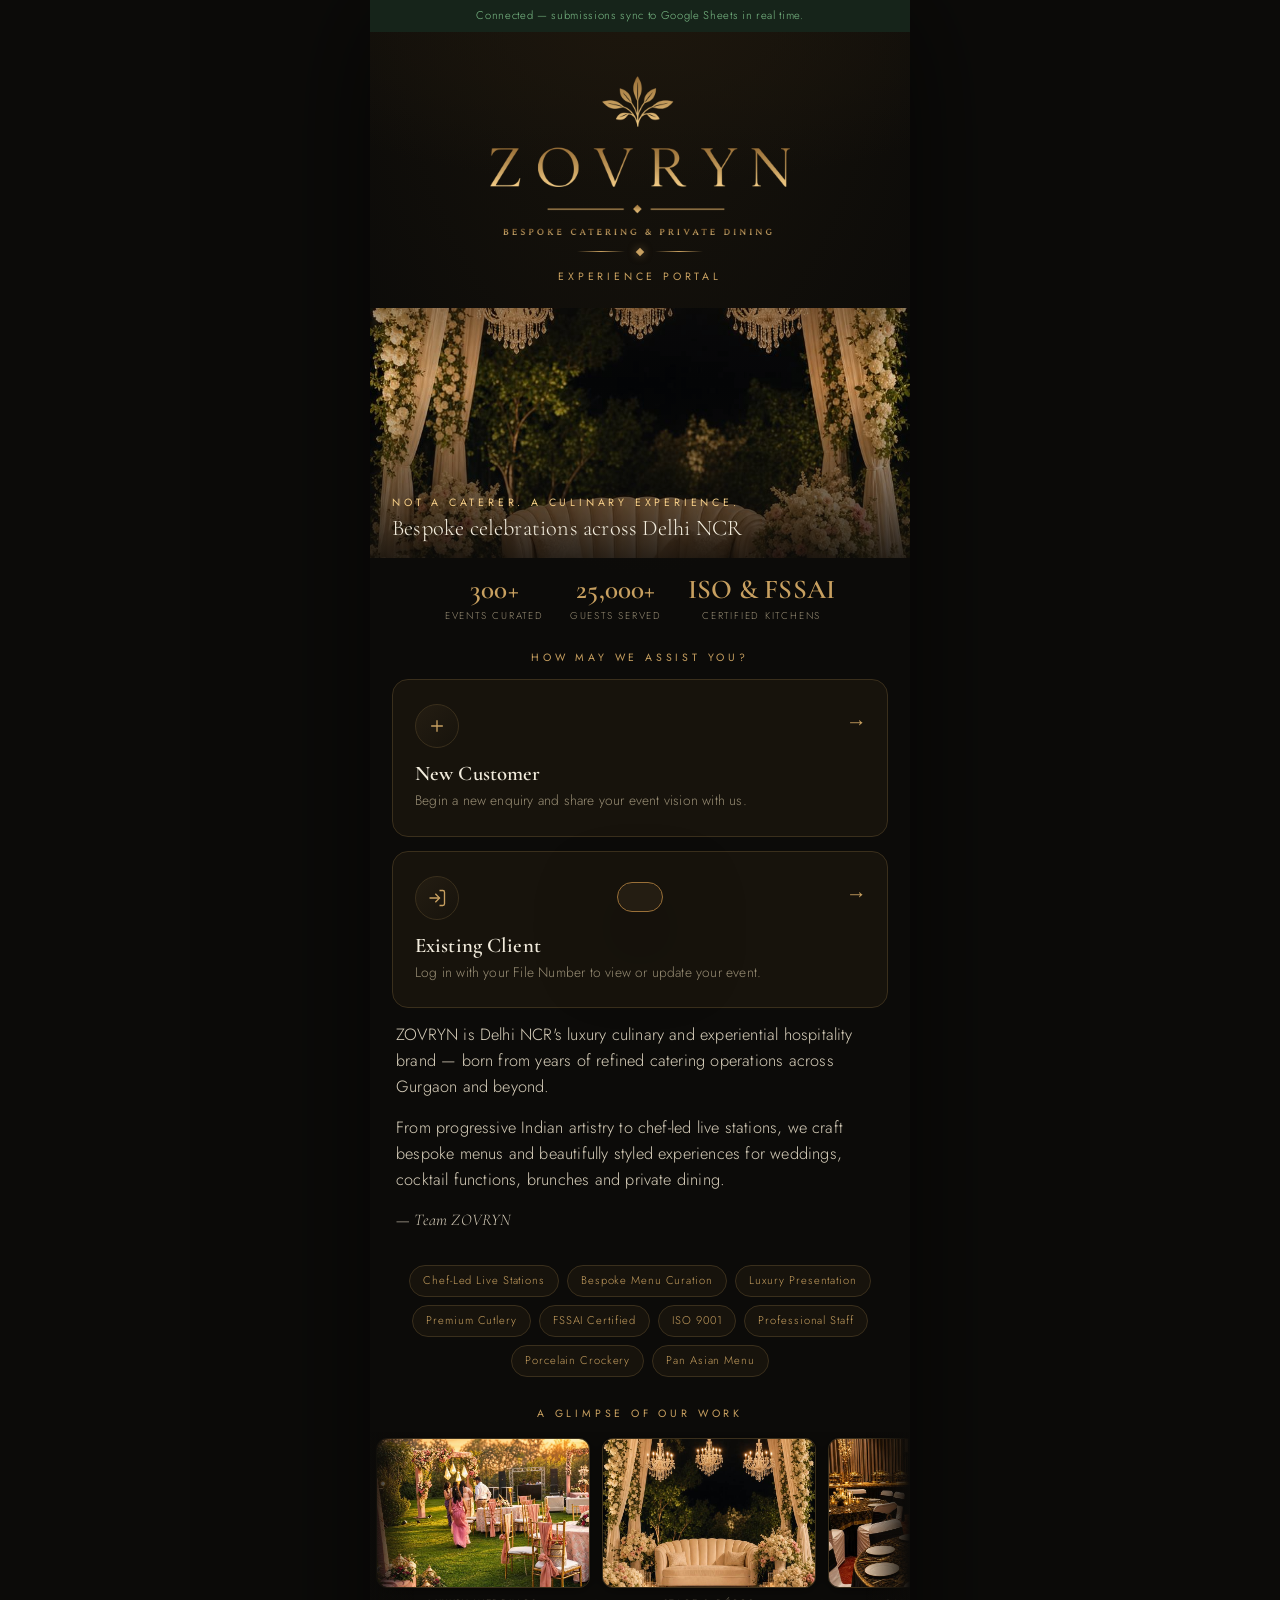
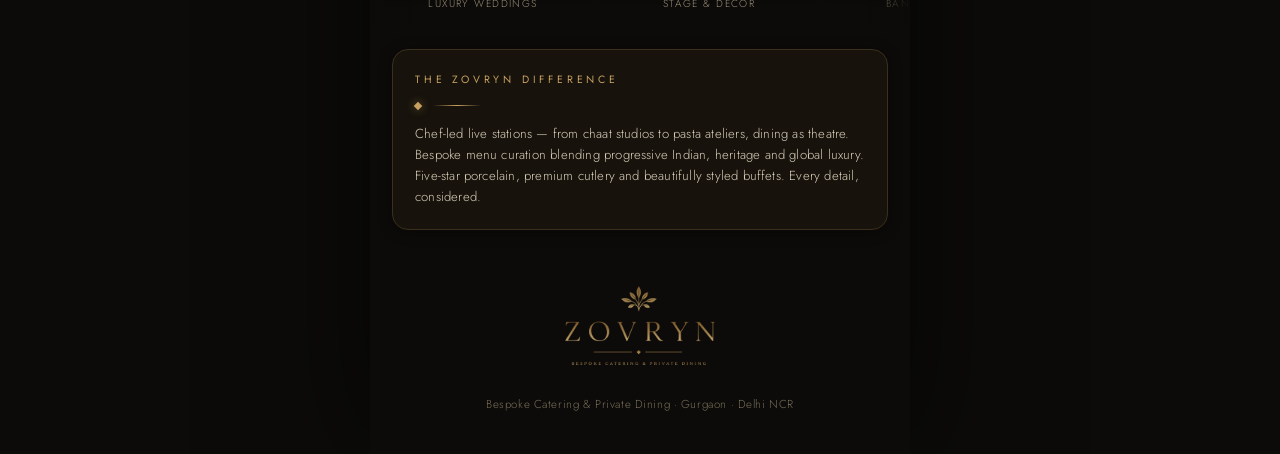
==== commit 93304529: "Add files via upload" ====
--- a/index.html
+++ b/index.html
@@ -6,6 +6,18 @@
 <meta name="theme-color" content="#0C0B09">
 <title>ZOVRYN · Bespoke Catering & Private Dining</title>
 <meta name="description" content="ZOVRYN — Delhi NCR's luxury culinary & experiential hospitality brand. Bespoke catering and private dining for weddings, cocktail functions and celebrations.">
+<!-- WhatsApp / social link preview -->
+<meta property="og:type" content="website">
+<meta property="og:site_name" content="ZOVRYN">
+<meta property="og:title" content="ZOVRYN — Bespoke Catering & Private Dining">
+<meta property="og:description" content="Delhi NCR's luxury culinary & experiential hospitality brand. Share your event requirements — it takes under 2 minutes.">
+<meta property="og:url" content="https://flenbo.github.io/zovryn/">
+<meta property="og:image" content="https://flenbo.github.io/zovryn/assets/og-image.jpg">
+<meta property="og:image:width" content="1200">
+<meta property="og:image:height" content="630">
+<meta name="twitter:card" content="summary_large_image">
+<meta name="twitter:title" content="ZOVRYN — Bespoke Catering & Private Dining">
+<meta name="twitter:image" content="https://flenbo.github.io/zovryn/assets/og-image.jpg">
 <link rel="stylesheet" href="css/styles.css">
 <link rel="icon" href="assets/zovryn-crest.png">
 <link rel="manifest" href="manifest.json">
@@ -38,8 +50,8 @@
 
     <div class="stats-row">
       <div class="st"><div class="n">300+</div><div class="l">Events Curated</div></div>
-      <div class="st"><div class="n">10,000+</div><div class="l">Guests Served</div></div>
-      <div class="st"><div class="n">FSSAI</div><div class="l">Certified Kitchens</div></div>
+      <div class="st"><div class="n">25,000+</div><div class="l">Guests Served</div></div>
+      <div class="st"><div class="n">ISO &amp; FSSAI</div><div class="l">Certified Kitchens</div></div>
     </div>
 
     <!-- New vs Existing -->
@@ -74,6 +86,7 @@
     <div class="usp">
       <span>Chef-Led Live Stations</span><span>Bespoke Menu Curation</span>
       <span>Luxury Presentation</span><span>Premium Cutlery</span><span>FSSAI Certified</span>
+      <span>ISO 9001</span><span>Professional Staff</span><span>Porcelain Crockery</span><span>Pan Asian Menu</span>
     </div>
 
     <div class="gallery-label"><span class="eyebrow">A glimpse of our work</span></div>
@@ -91,6 +104,8 @@
         <figure><img src="assets/images/chef-team.jpg" alt="Chef team" loading="lazy"><figcaption>Professional Team</figcaption></figure>
         <figure><img src="assets/images/steward-service.jpg" alt="Steward service" loading="lazy"><figcaption>Attentive Service</figcaption></figure>
         <figure><img src="assets/images/terrace-buffet.jpg" alt="Terrace event" loading="lazy"><figcaption>Terrace Events</figcaption></figure>
+        <figure><img src="assets/images/gallery-13.jpg" alt="Illuminated night buffet" loading="lazy"><figcaption>Illuminated Buffets</figcaption></figure>
+        <figure><img src="assets/images/gallery-14.jpg" alt="Themed celebration setup" loading="lazy"><figcaption>Themed Celebrations</figcaption></figure>
       </div>
     </div>
 
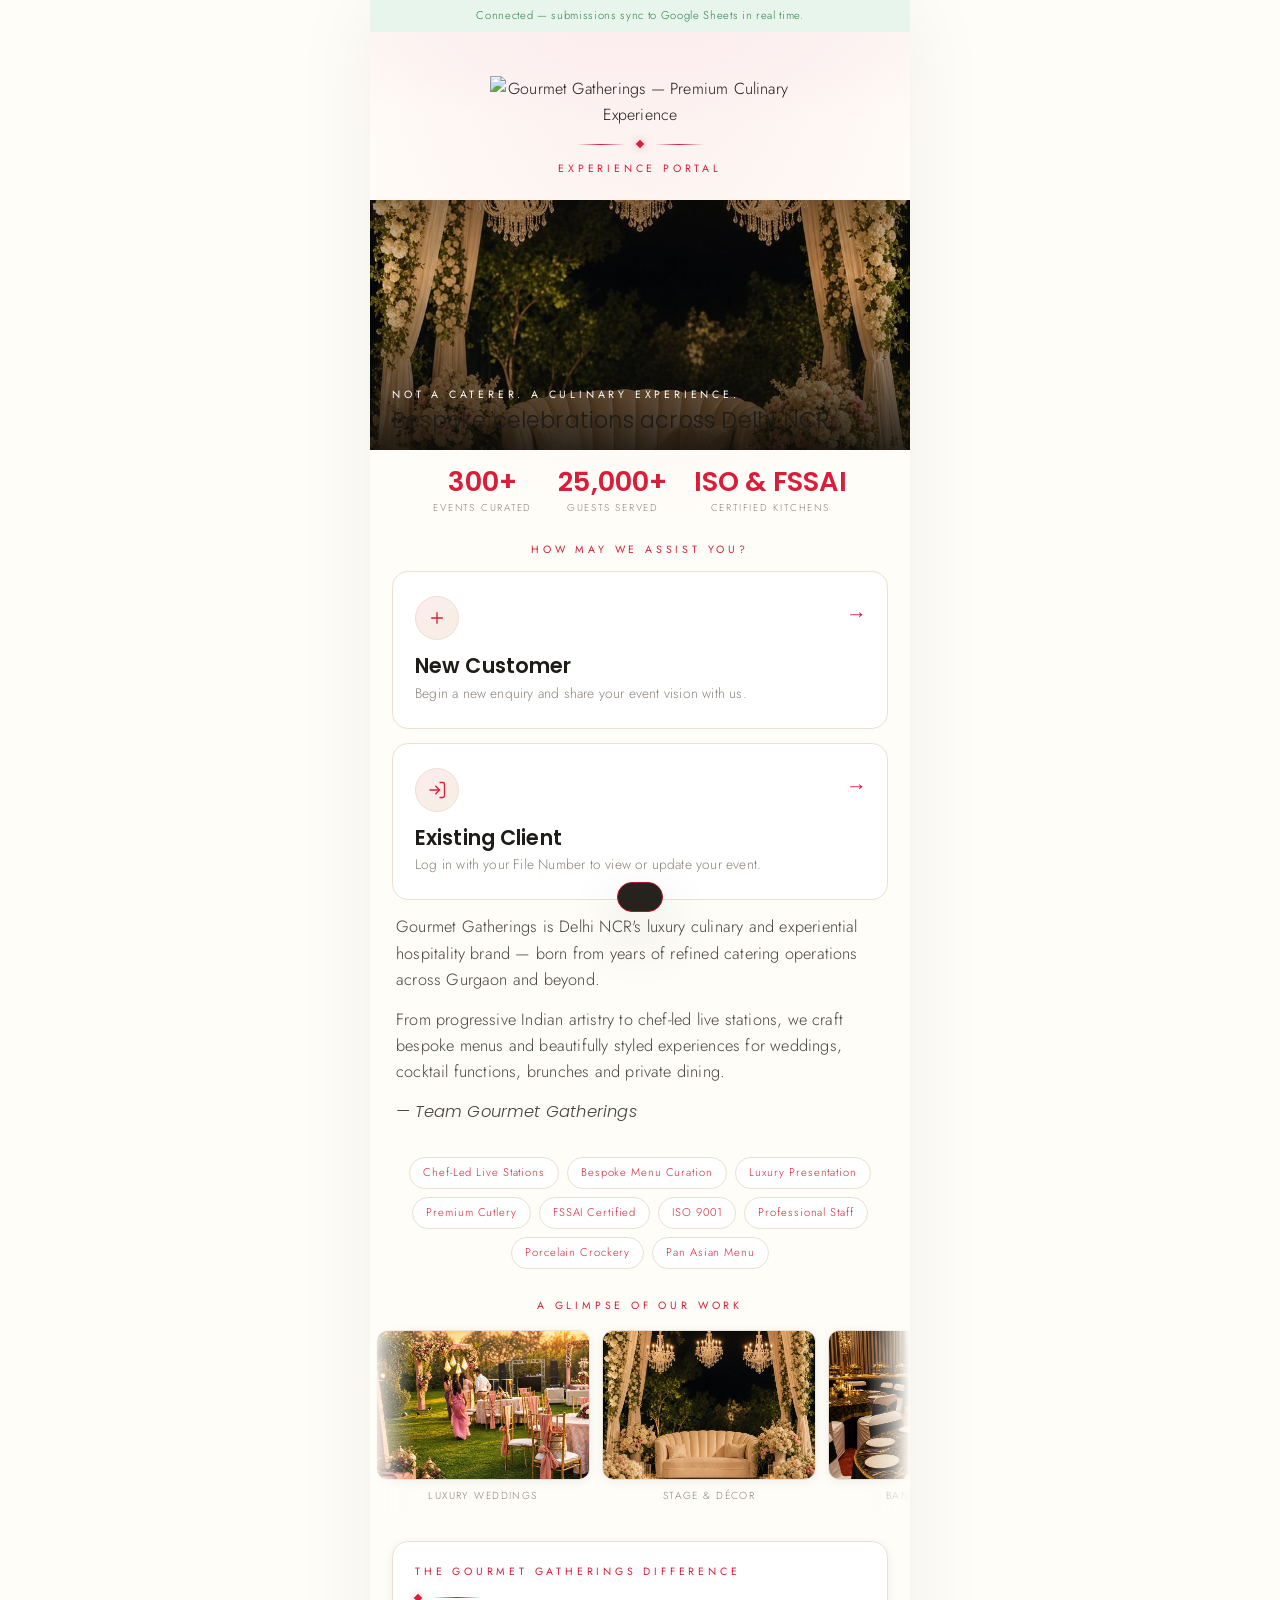
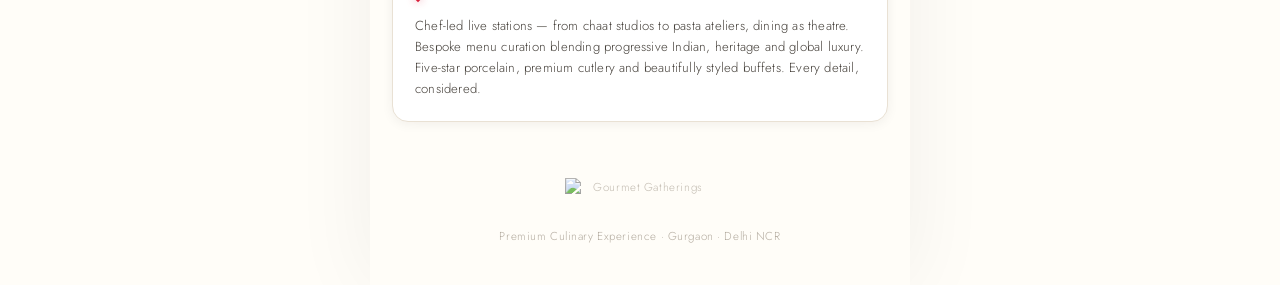
==== commit 4c28e832: "Add files via upload" ====
--- a/index.html
+++ b/index.html
@@ -4,28 +4,28 @@
 <meta charset="UTF-8">
 <meta name="viewport" content="width=device-width, initial-scale=1, viewport-fit=cover">
 <meta name="theme-color" content="#0C0B09">
-<title>ZOVRYN · Bespoke Catering & Private Dining</title>
-<meta name="description" content="ZOVRYN — Delhi NCR's luxury culinary & experiential hospitality brand. Bespoke catering and private dining for weddings, cocktail functions and celebrations.">
+<title>Gourmet Gatherings · Premium Culinary Experience</title>
+<meta name="description" content="Gourmet Gatherings — Delhi NCR's luxury culinary & experiential hospitality brand. Bespoke catering and private dining for weddings, cocktail functions and celebrations.">
 <!-- WhatsApp / social link preview -->
 <meta property="og:type" content="website">
-<meta property="og:site_name" content="ZOVRYN">
-<meta property="og:title" content="ZOVRYN — Bespoke Catering & Private Dining">
+<meta property="og:site_name" content="Gourmet Gatherings">
+<meta property="og:title" content="Gourmet Gatherings — Premium Culinary Experience">
 <meta property="og:description" content="Delhi NCR's luxury culinary & experiential hospitality brand. Share your event requirements — it takes under 2 minutes.">
-<meta property="og:url" content="https://flenbo.github.io/zovryn/">
-<meta property="og:image" content="https://flenbo.github.io/zovryn/assets/og-image.jpg">
+<meta property="og:url" content="https://flenbo.github.io/gourmet/">
+<meta property="og:image" content="https://flenbo.github.io/gourmet/assets/og-image.jpg">
 <meta property="og:image:width" content="1200">
 <meta property="og:image:height" content="630">
 <meta name="twitter:card" content="summary_large_image">
-<meta name="twitter:title" content="ZOVRYN — Bespoke Catering & Private Dining">
-<meta name="twitter:image" content="https://flenbo.github.io/zovryn/assets/og-image.jpg">
+<meta name="twitter:title" content="Gourmet Gatherings — Premium Culinary Experience">
+<meta name="twitter:image" content="https://flenbo.github.io/gourmet/assets/og-image.jpg">
 <link rel="stylesheet" href="css/styles.css">
-<link rel="icon" href="assets/zovryn-crest.png">
+<link rel="icon" href="assets/gg-icon.png">
 <link rel="manifest" href="manifest.json">
 <link rel="apple-touch-icon" href="assets/icon-192.png">
 <meta name="mobile-web-app-capable" content="yes">
 <meta name="apple-mobile-web-app-capable" content="yes">
 <meta name="apple-mobile-web-app-status-bar-style" content="black-translucent">
-<meta name="apple-mobile-web-app-title" content="ZOVRYN">
+<meta name="apple-mobile-web-app-title" content="Gourmet Gatherings">
 </head>
 <body>
 <div class="app" id="app">
@@ -35,7 +35,7 @@
   <!-- ============ LANDING / HOME ============ -->
   <section class="step active" id="step-landing">
     <div class="hero">
-      <img class="brand-logo" src="assets/zovryn-logo.png" alt="ZOVRYN — Bespoke Catering & Private Dining">
+      <img class="brand-logo" src="assets/gg-logo.png" alt="Gourmet Gatherings — Premium Culinary Experience">
       <div class="rule"><span class="diamond"></span></div>
       <div class="eyebrow">Experience Portal</div>
     </div>
@@ -61,7 +61,7 @@
         <div class="choice-card" id="newCustomerBtn">
           <span class="arrow">→</span>
           <div class="ic">
-            <svg width="20" height="20" viewBox="0 0 24 24" fill="none" stroke="#C8A060" stroke-width="1.6"><path d="M12 5v14M5 12h14"/></svg>
+            <svg width="20" height="20" viewBox="0 0 24 24" fill="none" stroke="#D81E3A" stroke-width="1.6"><path d="M12 5v14M5 12h14"/></svg>
           </div>
           <h3>New Customer</h3>
           <p>Begin a new enquiry and share your event vision with us.</p>
@@ -69,7 +69,7 @@
         <div class="choice-card" id="existingClientBtn">
           <span class="arrow">→</span>
           <div class="ic">
-            <svg width="20" height="20" viewBox="0 0 24 24" fill="none" stroke="#C8A060" stroke-width="1.6"><path d="M15 3h4a2 2 0 0 1 2 2v14a2 2 0 0 1-2 2h-4"/><path d="M10 17l5-5-5-5"/><path d="M15 12H3"/></svg>
+            <svg width="20" height="20" viewBox="0 0 24 24" fill="none" stroke="#D81E3A" stroke-width="1.6"><path d="M15 3h4a2 2 0 0 1 2 2v14a2 2 0 0 1-2 2h-4"/><path d="M10 17l5-5-5-5"/><path d="M15 12H3"/></svg>
           </div>
           <h3>Existing Client</h3>
           <p>Log in with your File Number to view or update your event.</p>
@@ -78,9 +78,9 @@
     </div>
 
     <div class="welcome">
-      <p>ZOVRYN is Delhi NCR's luxury culinary and experiential hospitality brand — born from years of refined catering operations across Gurgaon and beyond.</p>
+      <p>Gourmet Gatherings is Delhi NCR's luxury culinary and experiential hospitality brand — born from years of refined catering operations across Gurgaon and beyond.</p>
       <p>From progressive Indian artistry to chef-led live stations, we craft bespoke menus and beautifully styled experiences for weddings, cocktail functions, brunches and private dining.</p>
-      <p class="sig">— Team ZOVRYN</p>
+      <p class="sig">— Team Gourmet Gatherings</p>
     </div>
 
     <div class="usp">
@@ -111,19 +111,19 @@
 
     <div class="section">
       <div class="card">
-        <div class="eyebrow">The ZOVRYN Difference</div>
+        <div class="eyebrow">The Gourmet Gatherings Difference</div>
         <div class="rule left"><span class="diamond"></span></div>
         <p class="small">Chef-led live stations — from chaat studios to pasta ateliers, dining as theatre. Bespoke menu curation blending progressive Indian, heritage and global luxury. Five-star porcelain, premium cutlery and beautifully styled buffets. Every detail, considered.</p>
       </div>
     </div>
 
-    <div class="footer"><img class="footer-logo" src="assets/zovryn-logo.png" alt="ZOVRYN"><br>Bespoke Catering &amp; Private Dining · Gurgaon · Delhi NCR</div>
+    <div class="footer"><img class="footer-logo" src="assets/gg-logo.png" alt="Gourmet Gatherings"><br>Premium Culinary Experience · Gurgaon · Delhi NCR</div>
   </section>
 
   <!-- ============ EXISTING CLIENT LOGIN ============ -->
   <section class="step" id="step-login">
     <div class="hero" style="padding-bottom:8px">
-      <img class="brand-logo" src="assets/zovryn-logo.png" alt="ZOVRYN" style="max-width:220px">
+      <img class="brand-logo" src="assets/gg-logo.png" alt="Gourmet Gatherings" style="max-width:220px">
       <div class="eyebrow">Existing Client Login</div>
     </div>
     <div class="step-body">
@@ -172,10 +172,10 @@
   <!-- ============ THANK YOU ============ -->
   <section class="step" id="step-thankyou">
     <div class="thankyou">
-      <img class="brand-logo" style="max-width:230px;margin-bottom:20px" src="assets/zovryn-logo.png" alt="ZOVRYN">
+      <img class="brand-logo" style="max-width:230px;margin-bottom:20px" src="assets/gg-logo.png" alt="Gourmet Gatherings">
       <div class="ty-seal">
         <svg viewBox="0 0 100 100" xmlns="http://www.w3.org/2000/svg" aria-hidden="true">
-          <circle cx="50" cy="50" r="47" fill="none" stroke="#C8A060" stroke-width="1.5"/>
+          <circle cx="50" cy="50" r="47" fill="none" stroke="#D81E3A" stroke-width="1.5"/>
           <circle cx="50" cy="50" r="39" fill="#17130C"/>
           <path d="M34 51l11 11 22-24" fill="none" stroke="#E8D5A8" stroke-width="4" stroke-linecap="round" stroke-linejoin="round"/>
         </svg>
@@ -184,14 +184,14 @@
       <h1 style="margin:8px 0" id="tyHeading">Thank You for Sharing Your Requirements!</h1>
 
       <div class="file-badge">
-        <div class="l">Your ZOVRYN File Number</div>
+        <div class="l">Your Gourmet Gatherings File Number</div>
         <div class="v" id="tyFileNo">48392</div>
       </div>
       <p class="small muted" style="max-width:420px;margin:0 auto 10px">Please save this file number for future modifications and event updates.</p>
 
       <div class="ty-body">
         <p>Our team of dedicated experience curators will review your requirements and schedule a call with you at your preferred time to walk you through our proposal and incorporate any changes you may need.</p>
-        <p>At ZOVRYN, every event is curated specifically to our clients' requirements.</p>
+        <p>At Gourmet Gatherings, every event is curated specifically to our clients' requirements.</p>
         <p>Following the call, our team will share a detailed proposal with you within <b>24–36 hours</b>.</p>
         <p>Should you have any questions in the meantime, feel free to reach out via WhatsApp, Instagram or email — we're happy to help.</p>
       </div>
@@ -199,14 +199,14 @@
       <div class="contact-card">
         <div class="row">
           <div class="ic"><svg width="18" height="18" viewBox="0 0 24 24" fill="#5cd188"><path d="M12 2a10 10 0 0 0-8.5 15.3L2 22l4.8-1.5A10 10 0 1 0 12 2zm0 18a8 8 0 0 1-4.1-1.1l-.3-.2-2.8.9.9-2.8-.2-.3A8 8 0 1 1 12 20zm4.4-6c-.2-.1-1.4-.7-1.7-.8-.2-.1-.4-.1-.6.1-.2.2-.6.8-.8 1-.1.2-.3.2-.5.1a6.5 6.5 0 0 1-3.2-2.8c-.2-.4.2-.4.6-1.2.1-.2 0-.3 0-.5s-.6-1.5-.9-2c-.2-.5-.4-.4-.6-.4h-.5c-.2 0-.5.1-.7.3-.8.8-1 1.9-.6 3.1a10 10 0 0 0 4.6 4.6c1.7.7 2.4.8 3.2.7.5-.1 1.4-.6 1.6-1.1.2-.6.2-1 .1-1.1z"/></svg></div>
-          <div><div class="small muted">WhatsApp</div><a href="https://wa.me/919311877986" target="_blank" rel="noopener"><b>+91 93118 77986</b></a></div>
+          <div><div class="small muted">WhatsApp</div><a href="https://wa.me/919311877987" target="_blank" rel="noopener"><b>+91 93118 77987</b></a></div>
         </div>
         <div class="row">
-          <div class="ic"><svg width="18" height="18" viewBox="0 0 24 24" fill="none" stroke="#C8A060" stroke-width="1.8"><rect x="3" y="3" width="18" height="18" rx="5"/><circle cx="12" cy="12" r="4"/><circle cx="17.5" cy="6.5" r="1.2" fill="#C8A060" stroke="none"/></svg></div>
-          <div><div class="small muted">Instagram</div><a href="https://instagram.com/thezovryn" target="_blank" rel="noopener"><b>@thezovryn</b></a></div>
+          <div class="ic"><svg width="18" height="18" viewBox="0 0 24 24" fill="none" stroke="#D81E3A" stroke-width="1.8"><rect x="3" y="3" width="18" height="18" rx="5"/><circle cx="12" cy="12" r="4"/><circle cx="17.5" cy="6.5" r="1.2" fill="#D81E3A" stroke="none"/></svg></div>
+          <div><div class="small muted">Instagram</div><a href="https://instagram.com/gatherings.gourmet" target="_blank" rel="noopener"><b>@gatherings.gourmet</b></a></div>
         </div>
         <div class="row">
-          <div class="ic"><svg width="18" height="18" viewBox="0 0 24 24" fill="none" stroke="#C8A060" stroke-width="1.8"><rect x="3" y="5" width="18" height="14" rx="2"/><path d="m3 7 9 6 9-6"/></svg></div>
+          <div class="ic"><svg width="18" height="18" viewBox="0 0 24 24" fill="none" stroke="#D81E3A" stroke-width="1.8"><rect x="3" y="5" width="18" height="14" rx="2"/><path d="m3 7 9 6 9-6"/></svg></div>
           <div><div class="small muted">Email</div><a href="mailto:customercare@flenbo.com"><b>customercare@flenbo.com</b></a></div>
         </div>
       </div>
@@ -217,9 +217,9 @@
       </div>
       <p class="small muted ty-note">Your downloaded PDF includes your File Number, a full summary of your enquiry, and our Terms &amp; Conditions.</p>
       <button class="btn btn-ghost" id="newEnquiryBtn">Return to Home</button>
-      <p class="sig" style="margin-top:26px">Thank you, Team ZOVRYN</p>
-    </div>
-    <div class="footer"><img class="footer-logo" src="assets/zovryn-logo.png" alt="ZOVRYN"><br>Operated by Flenbo Foodworks Private Limited · Gurgaon · Delhi NCR
+      <p class="sig" style="margin-top:26px">Thank you, Team Gourmet Gatherings</p>
+    </div>
+    <div class="footer"><img class="footer-logo" src="assets/gg-logo.png" alt="Gourmet Gatherings"><br>Operated by Flenbo Foodworks Private Limited · Gurgaon · Delhi NCR
       <div class="gst-line"><span>GSTIN: 06AAFCF3966J1ZC</span> &nbsp;·&nbsp; <span>UDYAM-HR-05-0080298</span></div>
     </div>
   </section>
@@ -243,7 +243,7 @@
 <script src="js/data.js"></script>
 <script src="js/store.js"></script>
 <script src="js/pdf.js"></script>
-<script src="js/client.js"></script>
+<script src="js/client.js?v=2"></script>
 <script>if('serviceWorker' in navigator){window.addEventListener('load',function(){navigator.serviceWorker.register('sw.js').catch(function(){});});}</script>
 </body>
 </html>
--- a/css/styles.css
+++ b/css/styles.css
@@ -1,44 +1,45 @@
 /* ============================================================
-   ZOVRYN — Bespoke Catering & Private Dining
-   Dark luxury design system
-   Deep charcoal-black · metallic gold · champagne · off-white
+   GOURMET GATHERINGS — Bespoke Catering & Private Dining
+   Fresh & clean design system
+   Ivory / warm white · charcoal · Gourmet red
    Operated by Flenbo Foodworks Private Limited
    ============================================================ */
 
-@import url('https://fonts.googleapis.com/css2?family=Cormorant+Garamond:ital,wght@0,400;0,500;0,600;0,700;1,400;1,500&family=Jost:wght@300;400;500;600&display=swap');
+@import url('https://fonts.googleapis.com/css2?family=Poppins:ital,wght@0,500;0,600;0,700;0,800;1,500;1,600&family=Jost:wght@300;400;500;600&display=swap');
 
 :root{
-  --bg:#0C0B09;
-  --bg-2:#131009;
-  --panel:#17130C;
-  --panel-2:#1E180F;
-  --panel-3:#241D12;
-  --line:#3A2F1C;
-  --line-soft:rgba(200,160,96,.16);
-  --gold:#C8A060;
-  --gold-light:#F5CE88;
-  --gold-deep:#9A7038;
-  --champagne:#E8D5A8;
-  --text:#F2ECDD;
-  --text-2:#D8CFBB;
-  --muted:#9A8F76;
-  --muted-2:#776E58;
-  --green:#3f7a4a;
-  --green-bg:#16241a;
-  --amber:#C8A060;
-  --amber-bg:#241d10;
-  --red:#b06a4e;
-  --red-bg:#2a1913;
-  --shadow-sm:0 2px 14px rgba(0,0,0,.4);
-  --shadow:0 14px 46px rgba(0,0,0,.5);
-  --shadow-lg:0 30px 80px rgba(0,0,0,.6);
-  --glow:0 0 0 1px rgba(200,160,96,.25),0 8px 30px rgba(154,112,56,.18);
-  --serif:'Cormorant Garamond',Georgia,serif;
+  --bg:#FFFDF8;
+  --bg-2:#FFFFFF;
+  --panel:#FFFFFF;
+  --panel-2:#FBF6EE;
+  --panel-3:#F3ECE0;
+  --line:#E9E1D4;
+  --line-soft:rgba(216,30,58,.14);
+  /* brand red kept under --gold var name so every accent flips at once */
+  --gold:#D81E3A;
+  --gold-light:#E7455F;
+  --gold-deep:#B01528;
+  --champagne:#8E1B2E;
+  --text:#1E1B18;
+  --text-2:#46413B;
+  --muted:#8A8178;
+  --muted-2:#B4ACA0;
+  --green:#2E7D46;
+  --green-bg:#E7F5EC;
+  --amber:#D9821F;
+  --amber-bg:#FBEFDD;
+  --red:#C0392B;
+  --red-bg:#FBE9E7;
+  --shadow-sm:0 2px 12px rgba(30,22,15,.06);
+  --shadow:0 12px 34px rgba(30,22,15,.10);
+  --shadow-lg:0 24px 60px rgba(30,22,15,.16);
+  --glow:0 0 0 1px rgba(216,30,58,.22),0 10px 26px rgba(216,30,58,.12);
+  --serif:'Poppins',-apple-system,BlinkMacSystemFont,'Segoe UI',sans-serif;
   --sans:'Jost',-apple-system,BlinkMacSystemFont,'Segoe UI',sans-serif;
   --r:16px;--r-sm:11px;--r-lg:26px;
   --maxw:540px;
-  --gold-grad:linear-gradient(135deg,#F5CE88 0%,#C8A060 45%,#9A7038 100%);
-  --gold-line:linear-gradient(90deg,transparent,#C8A060,transparent);
+  --gold-grad:linear-gradient(135deg,#E7455F 0%,#D81E3A 52%,#B01528 100%);
+  --gold-line:linear-gradient(90deg,transparent,#D81E3A,transparent);
 }
 
 *{box-sizing:border-box;margin:0;padding:0}
@@ -56,9 +57,9 @@
 
 .app{max-width:var(--maxw);margin:0 auto;min-height:100vh;position:relative;
   background:
-    radial-gradient(120% 60% at 50% -5%, #1a150c 0%, rgba(12,11,9,0) 55%),
+    radial-gradient(120% 60% at 50% -5%, #FCEDEE 0%, rgba(255,253,248,0) 55%),
     var(--bg);
-  box-shadow:0 0 120px rgba(0,0,0,.6);
+  box-shadow:0 0 80px rgba(30,22,15,.06);
 }
 .wide{max-width:1160px}
 
@@ -80,7 +81,7 @@
 .rule{display:flex;align-items:center;justify-content:center;gap:12px;margin:14px 0}
 .rule::before,.rule::after{content:'';height:1px;width:48px;background:var(--gold-line)}
 .rule.left{justify-content:flex-start}.rule.left::before{display:none}
-.diamond{width:6px;height:6px;background:var(--gold);transform:rotate(45deg);box-shadow:0 0 8px rgba(200,160,96,.5)}
+.diamond{width:6px;height:6px;background:var(--gold);transform:rotate(45deg);box-shadow:0 0 8px rgba(216,30,58,.4)}
 
 /* ---- Buttons ---- */
 .btn{
@@ -89,10 +90,10 @@
   padding:16px 26px;border-radius:var(--r-sm);border:1px solid transparent;cursor:pointer;
   transition:.28s cubic-bezier(.2,.7,.3,1);width:100%;
 }
-.btn-primary,.btn-gold{background:var(--gold-grad);color:#1a1206;font-weight:600;box-shadow:0 6px 22px rgba(154,112,56,.28)}
-.btn-primary:hover,.btn-gold:hover{filter:brightness(1.07);box-shadow:0 10px 34px rgba(200,160,96,.4);transform:translateY(-1px)}
+.btn-primary,.btn-gold{background:var(--gold-grad);color:#fff;font-weight:600;box-shadow:0 6px 20px rgba(216,30,58,.26)}
+.btn-primary:hover,.btn-gold:hover{filter:brightness(1.05);box-shadow:0 10px 30px rgba(216,30,58,.34);transform:translateY(-1px)}
 .btn-ghost{background:transparent;color:var(--gold);border-color:var(--line)}
-.btn-ghost:hover{border-color:var(--gold);background:rgba(200,160,96,.06)}
+.btn-ghost:hover{border-color:var(--gold);background:rgba(216,30,58,.05)}
 .btn-dark{background:var(--panel-2);color:var(--text);border-color:var(--line)}
 .btn-dark:hover{border-color:var(--gold);color:var(--gold)}
 .btn-wa{background:#1f6f43;color:#eafff2;border-color:#2c8a56}
@@ -110,13 +111,13 @@
   background:var(--panel);border:1px solid var(--line);border-radius:var(--r-sm);padding:15px 16px;
   transition:.2s;
 }
-input:focus,select:focus,textarea:focus{outline:none;border-color:var(--gold);box-shadow:0 0 0 3px rgba(200,160,96,.14)}
-input::placeholder,textarea::placeholder{color:#6b6350}
+input:focus,select:focus,textarea:focus{outline:none;border-color:var(--gold);box-shadow:0 0 0 3px rgba(216,30,58,.13)}
+input::placeholder,textarea::placeholder{color:#A9A093}
 textarea{resize:vertical;min-height:120px;line-height:1.6}
-input[type="date"],input[type="time"]{color-scheme:dark}
-select{appearance:none;-webkit-appearance:none;background-image:url("data:image/svg+xml;utf8,<svg xmlns='http://www.w3.org/2000/svg' width='14' height='14' viewBox='0 0 24 24' fill='none' stroke='%23C8A060' stroke-width='2'><path d='M6 9l6 6 6-6'/></svg>");background-repeat:no-repeat;background-position:right 16px center;padding-right:42px}
+input[type="date"],input[type="time"]{color-scheme:light}
+select{appearance:none;-webkit-appearance:none;background-image:url("data:image/svg+xml;utf8,<svg xmlns='http://www.w3.org/2000/svg' width='14' height='14' viewBox='0 0 24 24' fill='none' stroke='%23D81E3A' stroke-width='2'><path d='M6 9l6 6 6-6'/></svg>");background-repeat:no-repeat;background-position:right 16px center;padding-right:42px}
 .input-err{border-color:var(--red)!important}
-.err-msg{color:#d98c6e;font-size:.78rem;margin-top:6px;display:none}
+.err-msg{color:var(--red);font-size:.78rem;margin-top:6px;display:none}
 .err-msg.show{display:block}
 
 /* ---- Chips / selectable ---- */
@@ -127,8 +128,8 @@
   transition:.2s;user-select:none;text-transform:capitalize;
 }
 .chip:hover{border-color:var(--gold-deep)}
-.chip.active{background:var(--gold-grad);color:#1a1206;border-color:transparent;font-weight:500}
-.chip.active .dot{background:#1a1206}
+.chip.active{background:var(--gold-grad);color:#fff;border-color:transparent;font-weight:500}
+.chip.active .dot{background:#fff}
 .chip .dot{width:7px;height:7px;border-radius:50%;background:var(--muted-2)}
 
 .opt-grid{display:grid;grid-template-columns:1fr 1fr;gap:10px}
@@ -141,7 +142,7 @@
 .opt.active{border-color:var(--gold);background:linear-gradient(180deg,var(--panel-2),var(--panel));box-shadow:var(--glow);color:var(--text)}
 .opt .tick{width:20px;height:20px;border-radius:50%;border:1.5px solid var(--line);flex:0 0 auto;display:grid;place-items:center;transition:.2s}
 .opt.active .tick{background:var(--gold-grad);border-color:transparent}
-.opt.active .tick::after{content:'';width:6px;height:10px;border:solid #1a1206;border-width:0 2px 2px 0;transform:rotate(45deg) translateY(-1px)}
+.opt.active .tick::after{content:'';width:6px;height:10px;border:solid #fff;border-width:0 2px 2px 0;transform:rotate(45deg) translateY(-1px)}
 
 /* ---- Cards ---- */
 .card{background:var(--panel);border:1px solid var(--line);border-radius:var(--r);padding:22px;box-shadow:var(--shadow-sm)}
@@ -149,7 +150,7 @@
 .pad{padding:22px}
 
 /* ---- Progress ---- */
-.progress{position:sticky;top:0;z-index:20;background:rgba(12,11,9,.92);backdrop-filter:blur(10px);padding:14px 22px;border-bottom:1px solid var(--line)}
+.progress{position:sticky;top:0;z-index:20;background:rgba(255,253,248,.92);backdrop-filter:blur(10px);padding:14px 22px;border-bottom:1px solid var(--line)}
 .progress .top{display:flex;justify-content:space-between;align-items:center;margin-bottom:9px}
 .progress .step-name{font-family:var(--serif);font-size:1.1rem;color:var(--text)}
 .progress .count{font-size:.72rem;letter-spacing:.12em;color:var(--muted)}
@@ -157,7 +158,7 @@
 .bar>span{display:block;height:100%;background:var(--gold-grad);transition:width .4s cubic-bezier(.3,.7,.3,1)}
 
 /* ---- Hero ---- */
-.hero{padding:44px 26px 22px;text-align:center;background:radial-gradient(120% 90% at 50% 0%,#1c160d 0%,rgba(12,11,9,0) 62%)}
+.hero{padding:44px 26px 22px;text-align:center;background:radial-gradient(120% 90% at 50% 0%,#FCEDEE 0%,rgba(255,253,248,0) 62%)}
 .hero .brand-logo{max-width:300px;width:82%;height:auto;margin:0 auto 8px;display:block}
 .hero h1{margin:6px 0 4px}
 .hero .tag{font-family:var(--serif);font-size:1.2rem;color:var(--gold);font-style:italic;letter-spacing:.02em}
@@ -166,7 +167,7 @@
 .hero-photo img{width:100%;height:100%;object-fit:cover;display:block;filter:saturate(1.02) brightness(.92)}
 .hero-photo::after{content:'';position:absolute;inset:0;background:linear-gradient(180deg,rgba(12,11,9,.35) 0%,rgba(12,11,9,0) 30%,rgba(12,11,9,.85) 100%)}
 .hero-photo .cap{position:absolute;left:0;right:0;bottom:0;padding:24px 22px 16px;z-index:2}
-.hero-photo .cap .eyebrow{color:var(--gold-light)}
+.hero-photo .cap .eyebrow{color:#fff}
 .hero-photo .cap .t{font-family:var(--serif);font-size:1.4rem;line-height:1.2;margin-top:3px;color:var(--text)}
 
 .welcome{padding:6px 26px 10px}
@@ -187,7 +188,7 @@
 .choice-grid{display:grid;gap:14px}
 .choice-card{position:relative;overflow:hidden;background:var(--panel);border:1px solid var(--line);border-radius:var(--r);padding:24px 22px;cursor:pointer;transition:.25s;text-align:left}
 .choice-card:hover{border-color:var(--gold);box-shadow:var(--glow);transform:translateY(-2px)}
-.choice-card .ic{width:44px;height:44px;border-radius:50%;display:grid;place-items:center;background:linear-gradient(135deg,#241d12,#17130c);border:1px solid var(--line);margin-bottom:14px}
+.choice-card .ic{width:44px;height:44px;border-radius:50%;display:grid;place-items:center;background:linear-gradient(135deg,#FDECEE,#F7EFE3);border:1px solid var(--line);margin-bottom:14px}
 .choice-card h3{margin-bottom:4px}
 .choice-card p{font-size:.86rem;color:var(--muted)}
 .choice-card .arrow{position:absolute;right:20px;top:26px;color:var(--gold);font-size:1.3rem;transition:.25s}
@@ -199,9 +200,9 @@
 .cat-tabs{display:flex;gap:8px;overflow-x:auto;padding:4px 0 12px;scrollbar-width:none;-webkit-overflow-scrolling:touch}
 .cat-tabs::-webkit-scrollbar{display:none}
 .cat-tab{white-space:nowrap;font-size:.78rem;letter-spacing:.05em;padding:8px 14px;border-radius:30px;background:var(--panel);border:1px solid var(--line);color:var(--text-2);cursor:pointer;flex:0 0 auto;transition:.2s;text-transform:capitalize}
-.cat-tab.active{background:var(--gold-grad);color:#1a1206;border-color:transparent;font-weight:500}
+.cat-tab.active{background:var(--gold-grad);color:#fff;border-color:transparent;font-weight:500}
 .cat-tab .n{color:var(--gold-deep);font-weight:600;margin-left:4px}
-.cat-tab.active .n{color:#1a1206}
+.cat-tab.active .n{color:#fff}
 .cat-block{margin-bottom:26px;scroll-margin-top:120px}
 .cat-head{display:flex;align-items:center;gap:12px;margin:6px 0 14px}
 .cat-head h3{margin:0;text-transform:capitalize}
@@ -216,9 +217,9 @@
 .mitem.active{border-color:var(--gold);background:linear-gradient(180deg,var(--panel-2),var(--panel))}
 .mitem .mcheck{width:22px;height:22px;border-radius:6px;border:1.6px solid var(--line);flex:0 0 auto;display:grid;place-items:center;transition:.2s}
 .mitem.active .mcheck{background:var(--gold-grad);border-color:transparent}
-.mitem.active .mcheck::after{content:'';width:5px;height:9px;border:solid #1a1206;border-width:0 2px 2px 0;transform:rotate(45deg) translateY(-1px)}
+.mitem.active .mcheck::after{content:'';width:5px;height:9px;border:solid #fff;border-width:0 2px 2px 0;transform:rotate(45deg) translateY(-1px)}
 .mitem .mname{flex:1;font-size:.96rem;color:var(--text);text-transform:capitalize}
-.menu-count{position:sticky;bottom:0;z-index:15;background:var(--gold-grad);color:#1a1206;border-radius:var(--r-sm);padding:12px 18px;display:flex;justify-content:space-between;align-items:center;margin-top:8px;font-size:.85rem;font-weight:500}
+.menu-count{position:sticky;bottom:0;z-index:15;background:var(--gold-grad);color:#fff;border-radius:var(--r-sm);padding:12px 18px;display:flex;justify-content:space-between;align-items:center;margin-top:8px;font-size:.85rem;font-weight:500}
 .menu-count b{font-weight:700}
 .no-results{text-align:center;color:var(--muted);padding:30px;font-style:italic;font-family:var(--serif);font-size:1.1rem}
 
@@ -281,8 +282,8 @@
 .lightbox img{max-width:100%;max-height:76vh;border-radius:10px;box-shadow:0 30px 90px rgba(0,0,0,.7);object-fit:contain;border:1px solid var(--line)}
 .lightbox .lb-cap{color:var(--text);font-family:var(--serif);font-size:1.25rem;margin-top:18px;letter-spacing:.02em;text-align:center}
 .lightbox .lb-count{color:var(--gold);font-size:.72rem;letter-spacing:.26em;margin-top:6px}
-.lightbox button{position:absolute;background:rgba(200,160,96,.1);border:1px solid var(--line);color:var(--gold);cursor:pointer;display:grid;place-items:center;transition:.2s;line-height:1;padding:0}
-.lightbox button:hover{background:rgba(200,160,96,.22);border-color:var(--gold)}
+.lightbox button{position:absolute;background:rgba(255,255,255,.12);border:1px solid rgba(255,255,255,.3);color:#fff;cursor:pointer;display:grid;place-items:center;transition:.2s;line-height:1;padding:0}
+.lightbox button:hover{background:rgba(216,30,58,.85);border-color:transparent}
 .lb-close{top:18px;right:18px;width:46px;height:46px;border-radius:50%;font-size:1.7rem}
 .lb-nav{top:50%;transform:translateY(-50%);width:50px;height:50px;border-radius:50%;font-size:1.8rem}
 .lb-prev{left:14px}.lb-next{right:14px}
@@ -291,7 +292,7 @@
 /* sync banner */
 .sync-banner{font-size:.7rem;text-align:center;padding:7px;letter-spacing:.06em}
 .sync-banner.local{background:var(--amber-bg);color:var(--gold)}
-.sync-banner.live{background:var(--green-bg);color:#7ec08a}
+.sync-banner.live{background:var(--green-bg);color:var(--green)}
 
 .empty-state{text-align:center;padding:50px 20px;color:var(--muted)}
 .empty-state .serif{font-size:1.3rem;color:var(--text-2);margin-bottom:6px}
@@ -301,12 +302,12 @@
    ============================================================ */
 .admin-body{background:var(--bg)}
 .login-wrap{min-height:100vh;display:grid;place-items:center;padding:24px;
-  background:radial-gradient(120% 60% at 50% 0%,#1a150c 0%,var(--bg) 58%)}
+  background:radial-gradient(120% 60% at 50% 0%,#FCEDEE 0%,var(--bg) 58%)}
 .login-card{background:var(--panel);border:1px solid var(--line);border-radius:var(--r-lg);padding:38px 30px;box-shadow:var(--shadow-lg);max-width:410px;width:100%;text-align:center}
 .login-card .brand-logo{max-width:230px;width:82%;margin:0 auto 18px;display:block}
 
 .admin-shell{max-width:1160px;margin:0 auto;padding:0 0 60px}
-.admin-top{position:sticky;top:0;z-index:30;background:#0a0907;border-bottom:1px solid var(--line);color:var(--text);display:flex;align-items:center;justify-content:space-between;padding:12px 20px}
+.admin-top{position:sticky;top:0;z-index:30;background:#fff;border-bottom:1px solid var(--line);color:var(--text);display:flex;align-items:center;justify-content:space-between;padding:12px 20px;box-shadow:0 1px 0 rgba(30,22,15,.02)}
 .admin-top .who{font-size:.74rem;color:var(--gold);letter-spacing:.08em}
 .admin-nav{display:flex;gap:4px;background:var(--panel);border-bottom:1px solid var(--line);padding:0 12px;overflow-x:auto;position:sticky;top:53px;z-index:25}
 .admin-nav button{background:none;border:none;font-family:var(--sans);font-size:.8rem;letter-spacing:.08em;color:var(--muted);padding:16px 14px;cursor:pointer;border-bottom:2px solid transparent;white-space:nowrap;text-transform:uppercase;font-weight:500}
@@ -338,9 +339,9 @@
 .ev-actions{display:flex;gap:8px;margin-top:12px}
 
 .badge{display:inline-block;font-size:.66rem;letter-spacing:.06em;text-transform:uppercase;padding:5px 10px;border-radius:30px;font-weight:500;white-space:nowrap}
-.badge.new{background:var(--green-bg);color:#7ec08a}
-.badge.mid{background:var(--amber-bg);color:var(--gold)}
-.badge.done{background:var(--red-bg);color:#d98c6e}
+.badge.new{background:var(--green-bg);color:var(--green)}
+.badge.mid{background:var(--amber-bg);color:#B26A12}
+.badge.done{background:var(--red-bg);color:#B0182A}
 .badge.neutral{background:var(--panel-3);color:var(--text-2)}
 .badge.by{background:transparent;border:1px solid var(--line);color:var(--muted)}
 
@@ -351,7 +352,7 @@
 .kv .v{color:var(--text);text-transform:capitalize}
 .pipeline{display:flex;flex-wrap:wrap;gap:8px;margin:6px 0}
 .pipeline .pstage{font-size:.74rem;padding:9px 13px;border-radius:30px;border:1px solid var(--line);background:var(--panel);color:var(--muted);cursor:pointer;transition:.2s}
-.pipeline .pstage.active{background:var(--gold-grad);color:#1a1206;border-color:transparent;font-weight:500}
+.pipeline .pstage.active{background:var(--gold-grad);color:#fff;border-color:transparent;font-weight:500}
 .pipeline .pstage.done{background:var(--panel-2);color:var(--gold);border-color:var(--gold-deep)}
 .tag-list span{display:inline-block;background:var(--panel-2);border:1px solid var(--line);border-radius:20px;padding:5px 12px;font-size:.82rem;margin:0 6px 6px 0;text-transform:capitalize;color:var(--text-2)}
 .menu-detail-cat{margin-bottom:10px}
@@ -362,9 +363,9 @@
 .cal-dow{text-align:center;font-size:.66rem;letter-spacing:.08em;text-transform:uppercase;color:var(--muted);padding:6px 0}
 .cal-cell{aspect-ratio:1;background:var(--panel);border:1px solid var(--line);border-radius:8px;padding:6px;font-size:.8rem;position:relative;min-height:52px}
 .cal-cell.empty{background:transparent;border:none}
-.cal-cell.today{border-color:var(--gold);box-shadow:0 0 0 2px rgba(200,160,96,.2)}
+.cal-cell.today{border-color:var(--gold);box-shadow:0 0 0 2px rgba(216,30,58,.16)}
 .cal-cell .cd{color:var(--muted);font-size:.72rem}
-.cal-cell .cev{position:absolute;left:4px;right:4px;bottom:4px;background:var(--gold-grad);color:#1a1206;font-size:.6rem;border-radius:5px;padding:2px 5px;overflow:hidden;text-overflow:ellipsis;white-space:nowrap;cursor:pointer;font-weight:600}
+.cal-cell .cev{position:absolute;left:4px;right:4px;bottom:4px;background:var(--gold-grad);color:#fff;font-size:.6rem;border-radius:5px;padding:2px 5px;overflow:hidden;text-overflow:ellipsis;white-space:nowrap;cursor:pointer;font-weight:600}
 .cal-cell .cev.new{background:#4a8a58;color:#eafff2}.cal-cell .cev.past{background:#b06a4e;color:#fff}
 
 .an-grid{display:grid;grid-template-columns:1fr;gap:16px}
@@ -378,12 +379,12 @@
 .modal-bg{position:fixed;inset:0;background:rgba(6,5,4,.72);z-index:100;display:none;align-items:flex-start;justify-content:center;padding:20px;overflow-y:auto;backdrop-filter:blur(4px)}
 .modal-bg.show{display:flex}
 .modal{background:var(--bg-2);border:1px solid var(--line);border-radius:var(--r-lg);max-width:660px;width:100%;box-shadow:var(--shadow-lg);margin:auto;overflow:hidden}
-.modal-head{background:#0a0907;border-bottom:1px solid var(--line);color:var(--text);padding:18px 22px;display:flex;justify-content:space-between;align-items:center;position:sticky;top:0}
+.modal-head{background:#fff;border-bottom:1px solid var(--line);color:var(--text);padding:18px 22px;display:flex;justify-content:space-between;align-items:center;position:sticky;top:0}
 .modal-head h3{color:var(--gold)}
 .modal-head .x{background:none;border:none;color:var(--gold);font-size:1.6rem;cursor:pointer;line-height:1;width:auto;padding:0}
 .modal-body{padding:22px}
 
-.toast{position:fixed;bottom:24px;left:50%;transform:translateX(-50%) translateY(120%);background:var(--panel-3);border:1px solid var(--gold-deep);color:var(--text);padding:14px 22px;border-radius:40px;font-size:.88rem;box-shadow:var(--shadow-lg);z-index:200;transition:.35s;max-width:90%}
+.toast{position:fixed;bottom:24px;left:50%;transform:translateX(-50%) translateY(120%);background:#26221E;border:1px solid var(--gold-deep);color:#fff;padding:14px 22px;border-radius:40px;font-size:.88rem;box-shadow:var(--shadow-lg);z-index:200;transition:.35s;max-width:90%}
 .toast.show{transform:translateX(-50%) translateY(0)}
 .toast.ok{border-color:#4a8a58}.toast.err{border-color:#b06a4e}
 
@@ -391,3 +392,6 @@
   .opt-grid{grid-template-columns:1fr 1fr 1fr}
   h1{font-size:2.7rem}
 }
+
+/* Embedded form (admin/ops Create & Edit Event modal) */
+body.embed .sync-banner{display:none}
